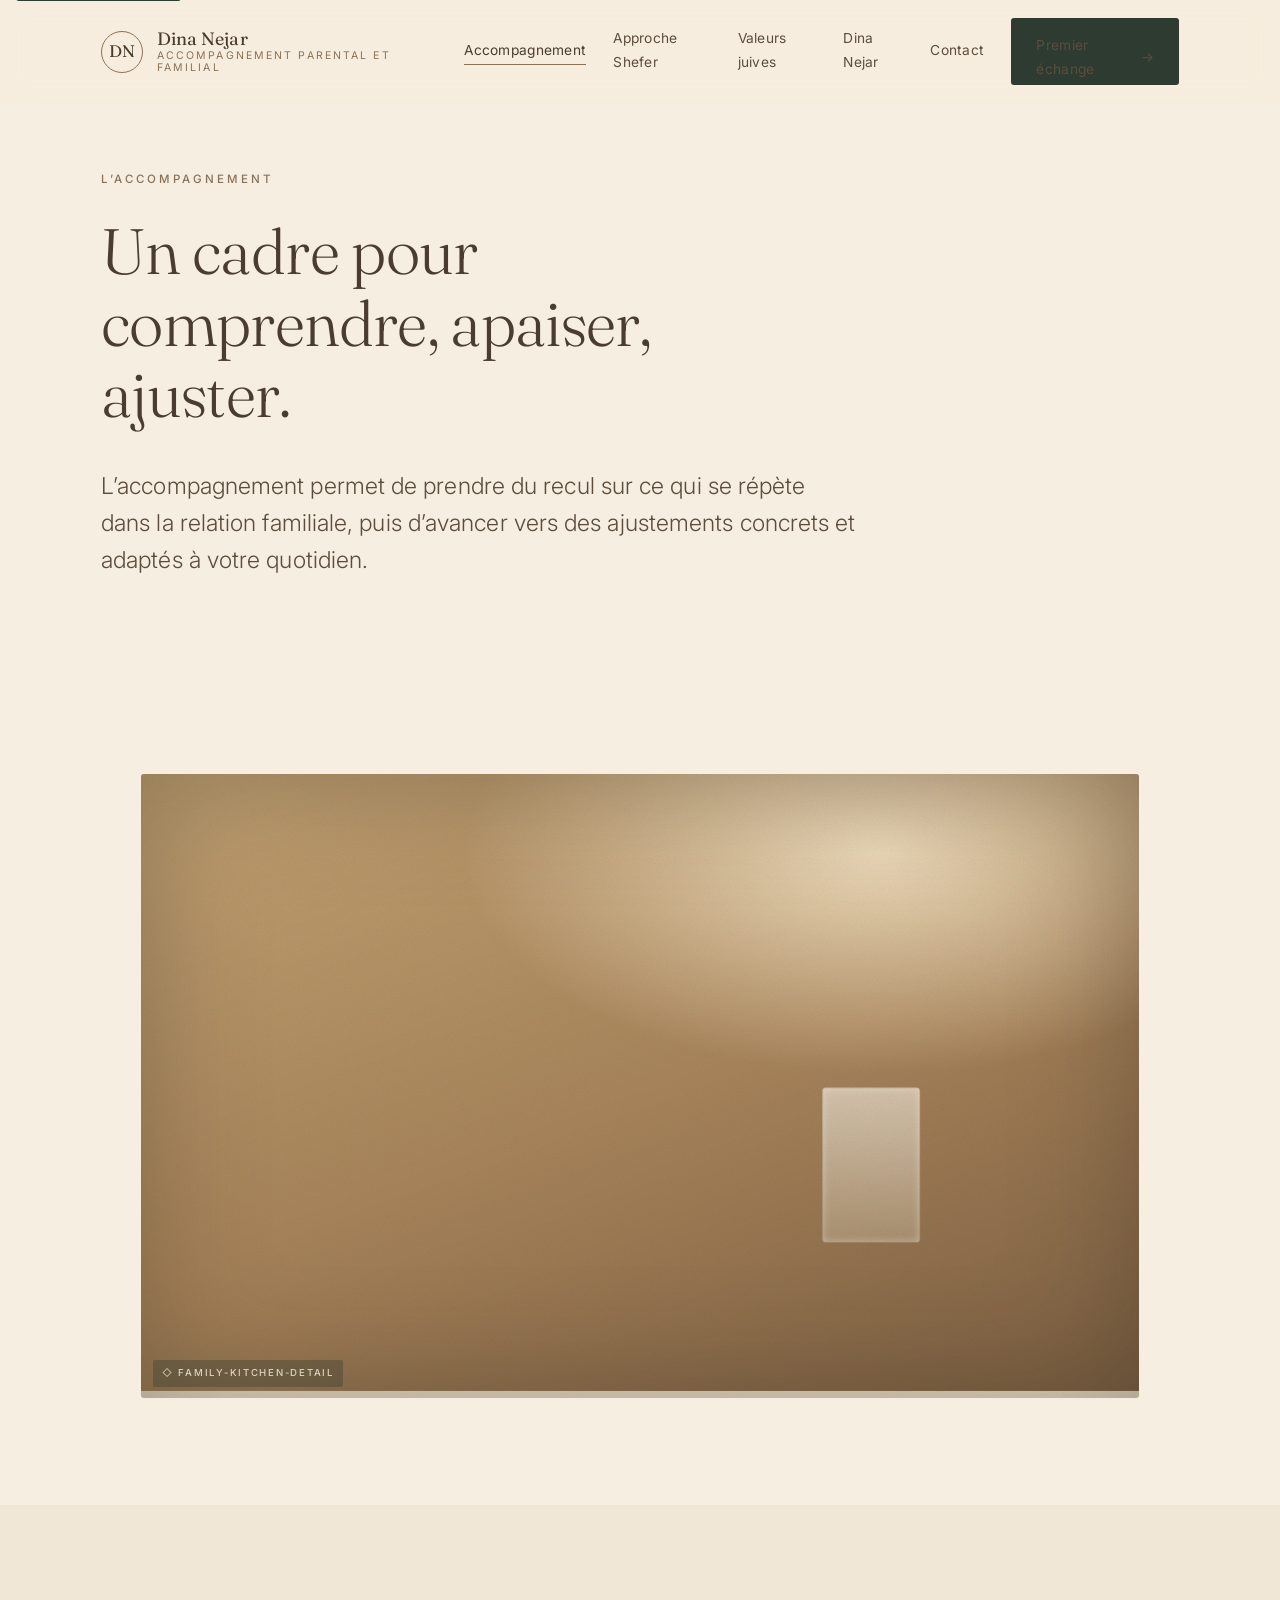
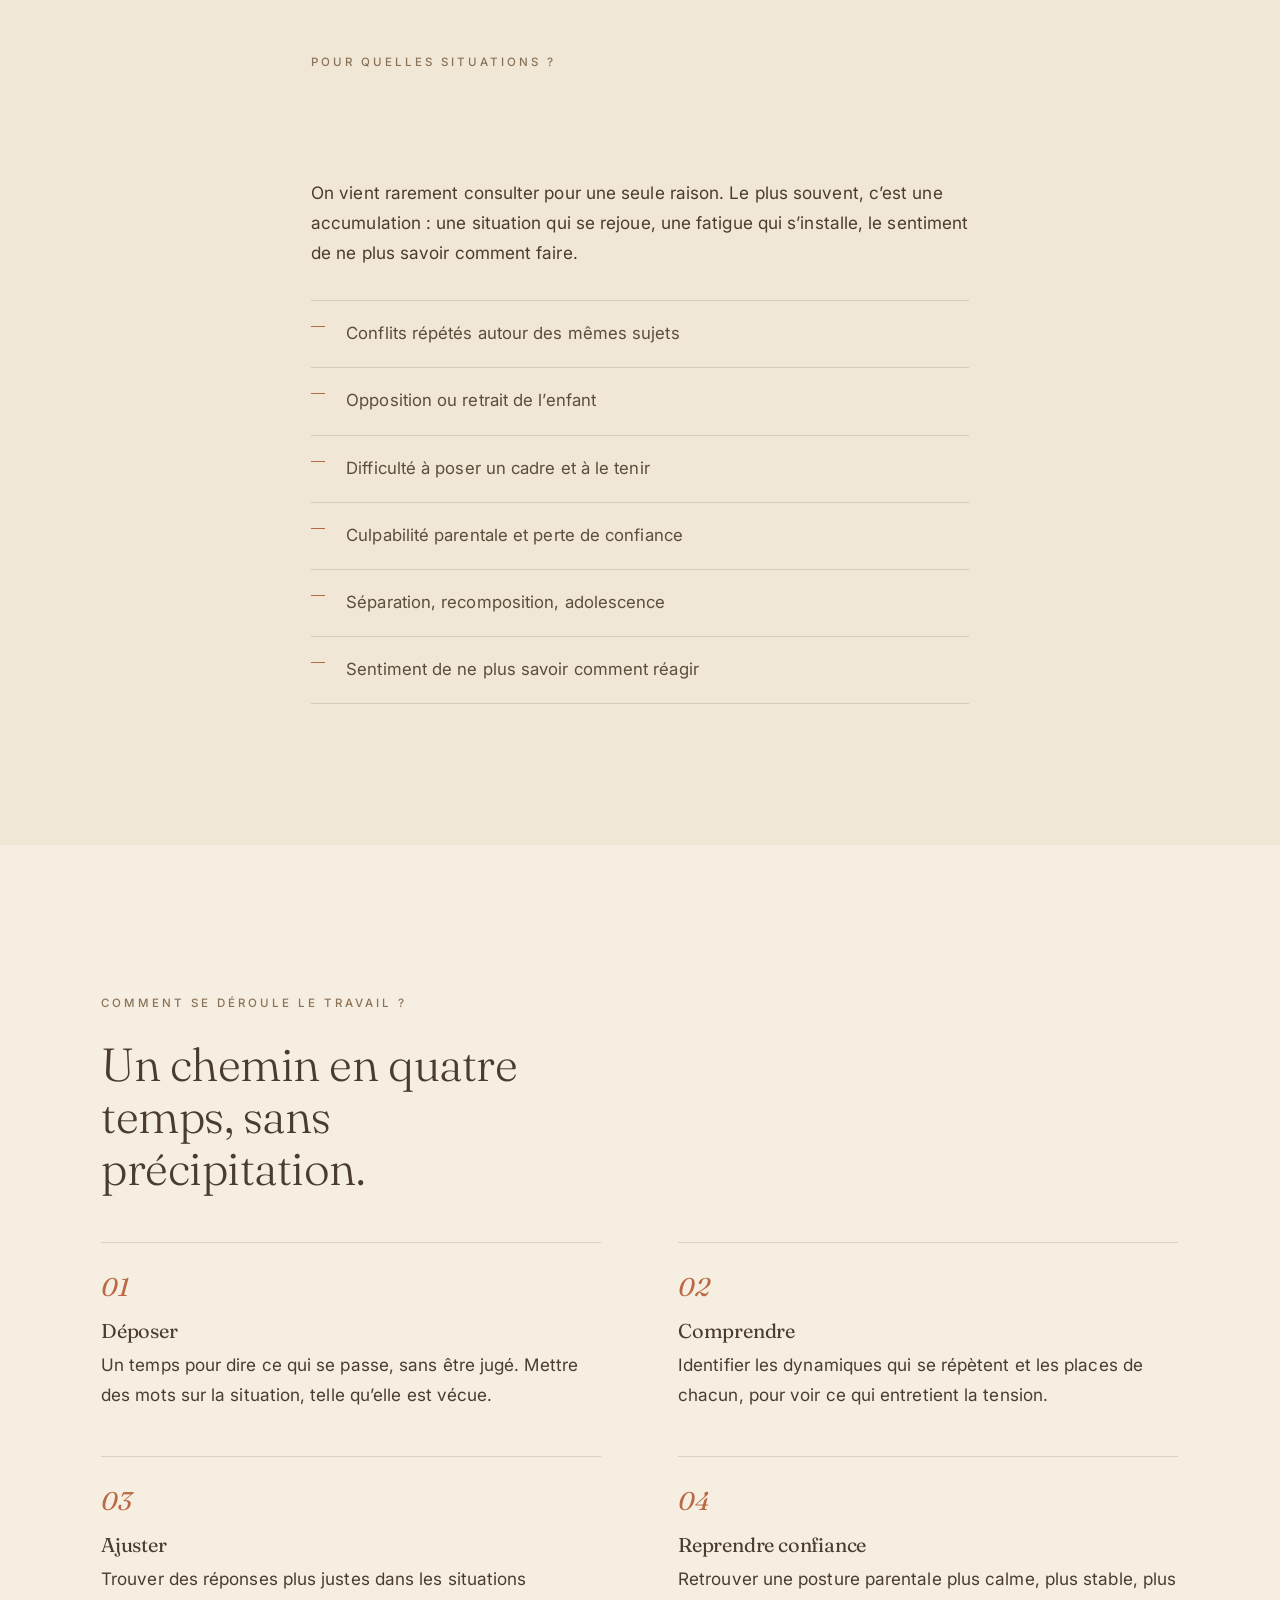
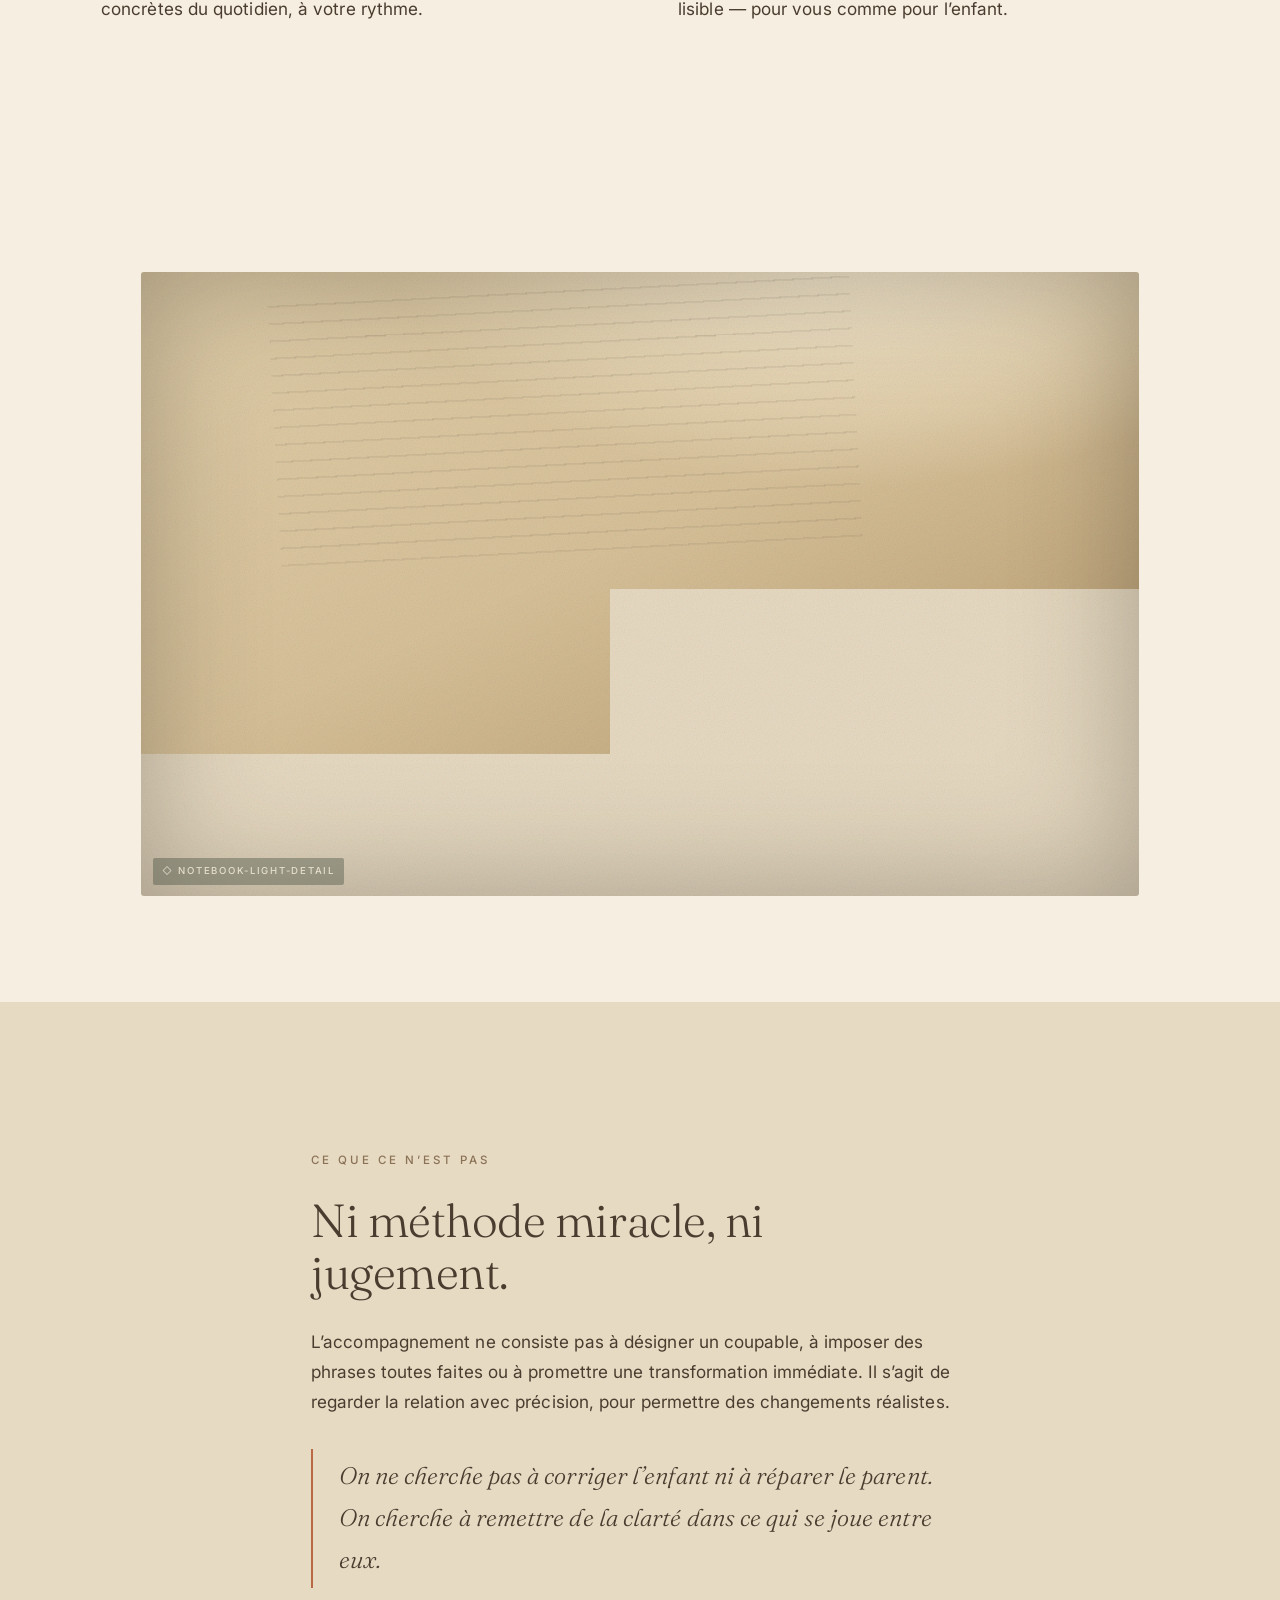
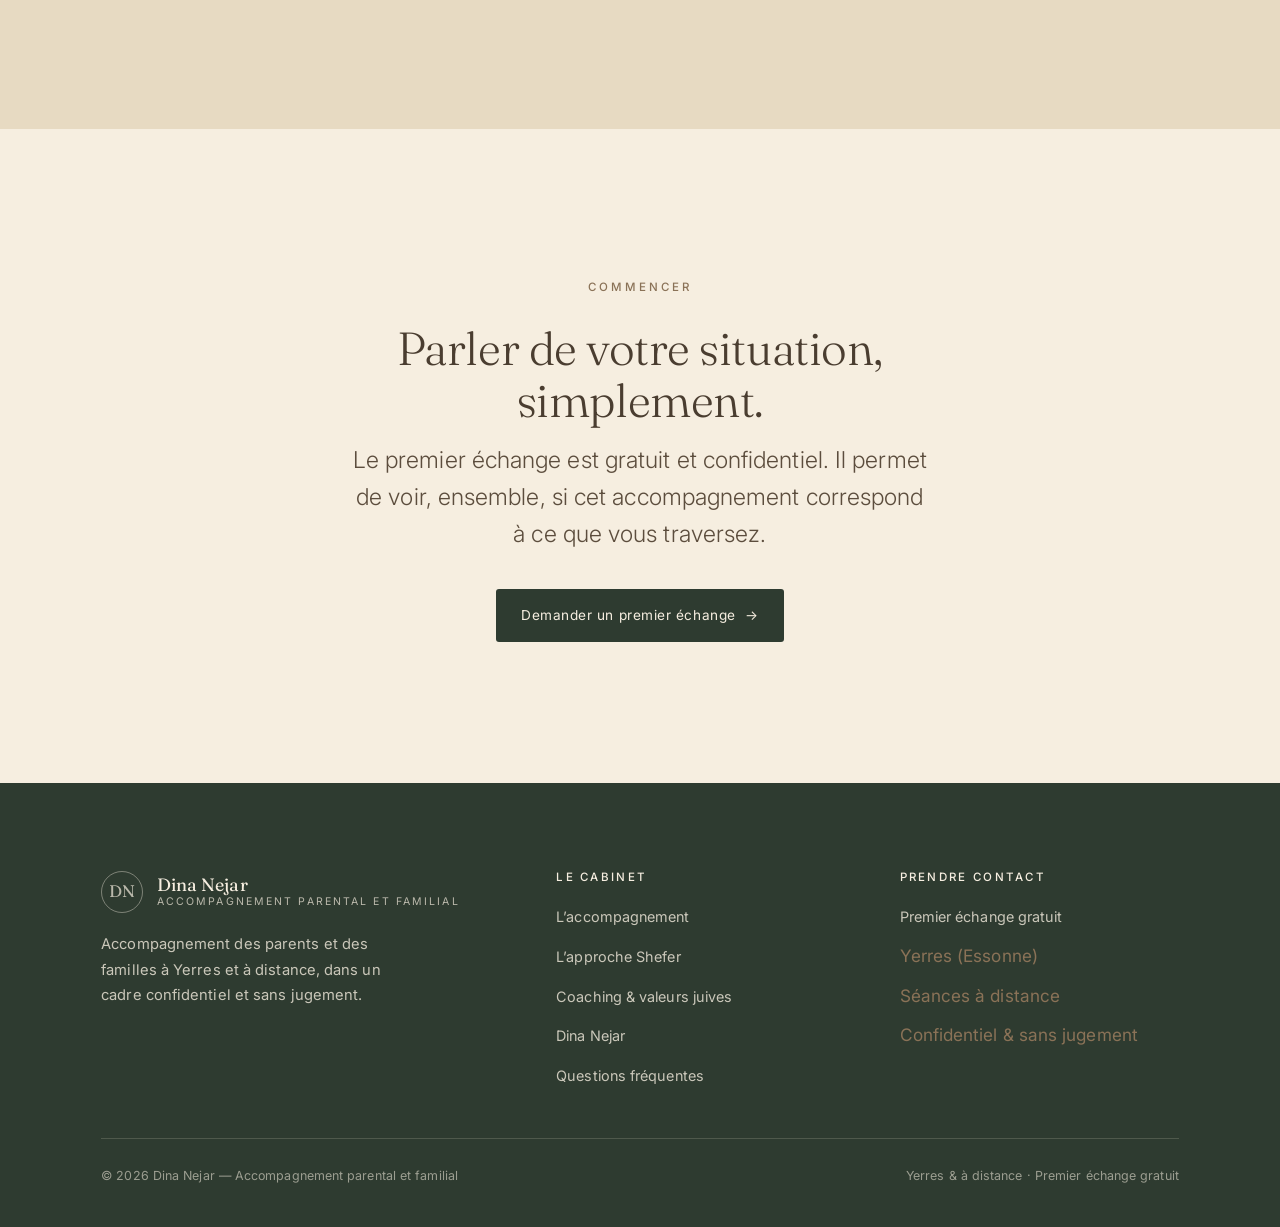
==== accompagnement.html @ 1219cdcd "Site Dina Nejar - accompagnement parental et familial" ====
<!DOCTYPE html>
<html lang="fr">
<head>
  <meta charset="utf-8" />
  <meta name="viewport" content="width=device-width, initial-scale=1" />
  <title>L’accompagnement — Accompagnement familial à Yerres | Dina Nejar</title>
  <meta name="description" content="Comment se déroule l’accompagnement parental et familial proposé par Dina Nejar à Yerres et à distance : déposer, comprendre, ajuster, reprendre confiance. Un cadre clair, sans jugement." />
  <link rel="preconnect" href="https://fonts.googleapis.com" />
  <link rel="preconnect" href="https://fonts.gstatic.com" crossorigin />
  <link rel="stylesheet" href="assets/css/styles.css" />
</head>
<body>
  <a class="skip-link" href="#main">Aller au contenu</a>

  <header class="site-header">
    <div class="wrap header-inner">
      <a class="brand" href="index.html" aria-label="Dina Nejar — accueil">
        <span class="brand__mark">DN</span>
        <span class="brand__text">
          <span class="brand__name">Dina Nejar</span>
          <span class="brand__role">Accompagnement parental et familial</span>
        </span>
      </a>
      <nav class="nav" aria-label="Navigation principale">
        <a class="navlink" href="accompagnement.html" aria-current="page">Accompagnement</a>
        <a class="navlink" href="approche-shefer.html">Approche Shefer</a>
        <a class="navlink" href="valeurs-juives.html">Valeurs juives</a>
        <a class="navlink" href="dina-nejar.html">Dina Nejar</a>
        <a class="navlink" href="contact.html">Contact</a>
        <a class="btn btn--solid header-cta" href="contact.html">Premier échange <span class="arrow">&rarr;</span></a>
      </nav>
      <button class="nav-toggle" aria-label="Ouvrir le menu" aria-expanded="false" aria-controls="primary-nav">
        <span></span><span></span><span></span>
      </button>
    </div>
  </header>
  <div class="nav-scrim" aria-hidden="true"></div>

  <main id="main">

    <!-- Hero interne -->
    <section class="page-hero">
      <div class="wrap">
        <span class="eyebrow" data-reveal>L’accompagnement</span>
        <h1 data-reveal style="--d:80ms; max-width:18ch">Un cadre pour comprendre, apaiser, ajuster.</h1>
        <p class="lead" data-reveal style="--d:160ms">L’accompagnement permet de prendre du recul sur ce qui se répète dans la relation familiale, puis d’avancer vers des ajustements concrets et adaptés à votre quotidien.</p>
      </div>
    </section>

    <section class="section--tight">
      <div class="wrap" data-reveal="image">
        <figure class="media media--wide" data-parallax="0.05">
          <div class="media__scene scene-table"><div class="media__glass"></div></div>
          <div class="media__grain"></div>
          <div class="media__vignette"></div>
          <figcaption class="media__caption">family-kitchen-detail</figcaption>
        </figure>
      </div>
    </section>

    <!-- 1 · Pour quelles situations ? -->
    <section class="section bg-ivory-2">
      <div class="wrap wrap--narrow">
        <span class="eyebrow" data-reveal>Pour quelles situations ?</span>
        <h2 data-reveal style="--d:80ms">Des moments où le lien se tend</h2>
        <p data-reveal style="--d:160ms">On vient rarement consulter pour une seule raison. Le plus souvent, c’est une accumulation : une situation qui se rejoue, une fatigue qui s’installe, le sentiment de ne plus savoir comment faire.</p>
        <ul class="elist" data-stagger="110">
          <li data-reveal>Conflits répétés autour des mêmes sujets</li>
          <li data-reveal>Opposition ou retrait de l’enfant</li>
          <li data-reveal>Difficulté à poser un cadre et à le tenir</li>
          <li data-reveal>Culpabilité parentale et perte de confiance</li>
          <li data-reveal>Séparation, recomposition, adolescence</li>
          <li data-reveal>Sentiment de ne plus savoir comment réagir</li>
        </ul>
      </div>
    </section>

    <!-- 2 · Comment se déroule le travail ? -->
    <section class="section">
      <div class="wrap">
        <span class="eyebrow" data-reveal>Comment se déroule le travail ?</span>
        <h2 data-reveal style="--d:80ms; max-width:16ch">Un chemin en quatre temps, sans précipitation.</h2>
        <div class="steps" data-stagger="140">
          <div class="step" data-reveal>
            <span class="step__num">01</span>
            <h3>Déposer</h3>
            <p>Un temps pour dire ce qui se passe, sans être jugé. Mettre des mots sur la situation, telle qu’elle est vécue.</p>
          </div>
          <div class="step" data-reveal>
            <span class="step__num">02</span>
            <h3>Comprendre</h3>
            <p>Identifier les dynamiques qui se répètent et les places de chacun, pour voir ce qui entretient la tension.</p>
          </div>
          <div class="step" data-reveal>
            <span class="step__num">03</span>
            <h3>Ajuster</h3>
            <p>Trouver des réponses plus justes dans les situations concrètes du quotidien, à votre rythme.</p>
          </div>
          <div class="step" data-reveal>
            <span class="step__num">04</span>
            <h3>Reprendre confiance</h3>
            <p>Retrouver une posture parentale plus calme, plus stable, plus lisible — pour vous comme pour l’enfant.</p>
          </div>
        </div>
      </div>
    </section>

    <section class="section--tight">
      <div class="wrap" data-reveal="image">
        <figure class="media media--wide" data-parallax="0.05">
          <div class="media__scene scene-notebook"><div class="media__lines"></div></div>
          <div class="media__grain"></div>
          <div class="media__vignette"></div>
          <figcaption class="media__caption">notebook-light-detail</figcaption>
        </figure>
      </div>
    </section>

    <!-- 3 · Ce que ce n’est pas -->
    <section class="section bg-linen">
      <div class="wrap wrap--narrow">
        <span class="eyebrow" data-reveal>Ce que ce n’est pas</span>
        <h2 data-reveal style="--d:80ms">Ni méthode miracle, ni jugement.</h2>
        <p data-reveal style="--d:160ms">L’accompagnement ne consiste pas à désigner un coupable, à imposer des phrases toutes faites ou à promettre une transformation immédiate. Il s’agit de regarder la relation avec précision, pour permettre des changements réalistes.</p>
        <p class="callout mt-m" data-reveal style="--d:240ms">On ne cherche pas à corriger l’enfant ni à réparer le parent. On cherche à remettre de la clarté dans ce qui se joue entre eux.</p>
      </div>
    </section>

    <!-- 4 · CTA -->
    <section class="section cta-band">
      <div class="wrap">
        <span class="eyebrow" data-reveal>Commencer</span>
        <h2 data-reveal style="--d:80ms">Parler de votre situation, simplement.</h2>
        <p class="lead" data-reveal style="--d:160ms">Le premier échange est gratuit et confidentiel. Il permet de voir, ensemble, si cet accompagnement correspond à ce que vous traversez.</p>
        <a class="btn btn--solid" href="contact.html" data-reveal style="--d:240ms">Demander un premier échange <span class="arrow">&rarr;</span></a>
      </div>
    </section>

  </main>

  <footer class="site-footer">
    <div class="wrap">
      <div class="footer-grid">
        <div class="footer-col">
          <a class="brand" href="index.html" aria-label="Dina Nejar — accueil">
            <span class="brand__mark">DN</span>
            <span class="brand__text">
              <span class="brand__name">Dina Nejar</span>
              <span class="brand__role">Accompagnement parental et familial</span>
            </span>
          </a>
          <p class="footer-intro">Accompagnement des parents et des familles à Yerres et à distance, dans un cadre confidentiel et sans jugement.</p>
        </div>
        <div class="footer-col">
          <h4>Le cabinet</h4>
          <ul>
            <li><a href="accompagnement.html">L’accompagnement</a></li>
            <li><a href="approche-shefer.html">L’approche Shefer</a></li>
            <li><a href="valeurs-juives.html">Coaching &amp; valeurs juives</a></li>
            <li><a href="dina-nejar.html">Dina Nejar</a></li>
            <li><a href="faq.html">Questions fréquentes</a></li>
          </ul>
        </div>
        <div class="footer-col">
          <h4>Prendre contact</h4>
          <ul>
            <li><a href="contact.html">Premier échange gratuit</a></li>
            <li><span class="muted">Yerres (Essonne)</span></li>
            <li><span class="muted">Séances à distance</span></li>
            <li><span class="muted">Confidentiel &amp; sans jugement</span></li>
          </ul>
        </div>
      </div>
      <div class="footer-bottom">
        <span>© <span data-year>2026</span> Dina Nejar — Accompagnement parental et familial</span>
        <span>Yerres &amp; à distance · Premier échange gratuit</span>
      </div>
    </div>
  </footer>

  <script src="assets/js/main.js"></script>
</body>
</html>
---- assets/css/styles.css ----
/* =========================================================================
   Dina Nejar — Accompagnement parental et familial
   Design system — premium, sobre, chaleureux, éditorial
   ========================================================================= */

/* ---------- Fonts ---------- */
@import url('https://fonts.googleapis.com/css2?family=Fraunces:ital,opsz,wght@0,9..144,300;0,9..144,400;0,9..144,500;0,9..144,600;1,9..144,300;1,9..144,400;1,9..144,500&family=Inter:wght@300;400;500;600&display=swap');

/* ---------- Tokens ---------- */
:root{
  /* Palette — ivoire chaud, beige lin, brun doux, vert profond, terracotta discret */
  --ivory:        #F6EEE0;   /* fond principal, jamais blanc pur */
  --ivory-2:      #F1E7D6;   /* fond alterné */
  --linen:        #E7DAC2;   /* beige lin */
  --linen-deep:   #DBCBAE;
  --brown-soft:   #8A7257;   /* brun doux */
  --brown-ink:    #4A3D30;   /* texte foncé, jamais noir dur */
  --brown-ink-2:  #5C4D3D;
  --forest:       #2E3B30;   /* vert profond */
  --forest-2:     #3A4B3C;
  --terracotta:   #B96A45;   /* uniquement petits détails */
  --line:         rgba(74,61,48,.16);
  --line-soft:    rgba(74,61,48,.10);

  /* Typo */
  --serif: 'Fraunces', Georgia, 'Times New Roman', serif;
  --sans:  'Inter', system-ui, -apple-system, 'Segoe UI', sans-serif;

  /* Rythme */
  --maxw: 1180px;
  --gutter: clamp(1.25rem, 4vw, 4rem);
  --section-y: clamp(4.5rem, 11vw, 9.5rem);
  --radius: 3px;

  --ease: cubic-bezier(.22,.61,.36,1);
  --ease-slow: cubic-bezier(.16,.84,.44,1);
}

/* ---------- Reset / base ---------- */
*,*::before,*::after{ box-sizing:border-box; }
html{ -webkit-text-size-adjust:100%; scroll-behavior:smooth; }
@media (prefers-reduced-motion: reduce){ html{ scroll-behavior:auto; } }

body{
  margin:0;
  background:var(--ivory);
  color:var(--brown-ink);
  font-family:var(--sans);
  font-weight:400;
  font-size:clamp(1rem,.96rem + .25vw,1.075rem);
  line-height:1.75;
  letter-spacing:.005em;
  -webkit-font-smoothing:antialiased;
  text-rendering:optimizeLegibility;
  overflow-x:hidden;
}

img{ max-width:100%; display:block; }

a{ color:inherit; text-decoration:none; }

/* visually hidden but accessible */
.visually-hidden{
  position:absolute!important; width:1px;height:1px;
  padding:0;margin:-1px;overflow:hidden;clip:rect(0 0 0 0);white-space:nowrap;border:0;
}

/* skip link */
.skip-link{
  position:absolute; left:1rem; top:-3rem; z-index:1000;
  background:var(--forest); color:var(--ivory);
  padding:.6rem 1rem; border-radius:var(--radius);
  transition:top .2s var(--ease);
}
.skip-link:focus{ top:1rem; }

/* focus visibility */
:focus-visible{
  outline:2px solid var(--terracotta);
  outline-offset:3px;
  border-radius:2px;
}

/* ---------- Typography ---------- */
h1,h2,h3,h4{
  font-family:var(--serif);
  font-weight:400;
  color:var(--brown-ink);
  line-height:1.12;
  letter-spacing:-.01em;
  margin:0 0 .6em;
}
h1{ font-size:clamp(2.3rem,1.6rem + 3.2vw,4rem); font-weight:300; }
h2{ font-size:clamp(1.8rem,1.3rem + 2vw,2.9rem); font-weight:300; }
h3{ font-size:clamp(1.3rem,1.05rem + 1vw,1.7rem); }
p{ margin:0 0 1.2em; }
p:last-child{ margin-bottom:0; }

strong{ font-weight:600; }

/* surtitre — petites capitales espacées */
.eyebrow{
  display:inline-block;
  font-family:var(--sans);
  font-size:.72rem;
  font-weight:500;
  text-transform:uppercase;
  letter-spacing:.26em;
  color:var(--brown-soft);
  margin:0 0 1.6rem;
}
.eyebrow--light{ color:rgba(246,238,224,.72); }

/* phrase sensible — italique serif */
.sensitive,
em{
  font-family:var(--serif);
  font-style:italic;
  font-weight:400;
}
.lead{
  font-size:clamp(1.15rem,1.05rem + .6vw,1.45rem);
  line-height:1.6;
  color:var(--brown-ink-2);
  font-weight:300;
}

/* ---------- Layout ---------- */
.wrap{ width:100%; max-width:var(--maxw); margin-inline:auto; padding-inline:var(--gutter); }
.wrap--narrow{ max-width:760px; }
.wrap--wide{ max-width:1320px; }
.section{ padding-block:var(--section-y); position:relative; }
.section--tight{ padding-block:clamp(3rem,7vw,6rem); }
.bg-ivory-2{ background:var(--ivory-2); }
.bg-linen{ background:var(--linen); }

/* hairline divider that can be "drawn" */
.hairline{ height:1px; background:var(--line); transform-origin:left; }

/* ---------- Header ---------- */
.site-header{
  position:fixed; inset:0 0 auto 0; z-index:900;
  padding:1.15rem 0;
  background:rgba(246,238,224,.72);
  -webkit-backdrop-filter:saturate(140%) blur(14px);
  backdrop-filter:saturate(140%) blur(14px);
  border-bottom:1px solid transparent;
  transition:padding .5s var(--ease), background .5s var(--ease), border-color .5s var(--ease);
}
.site-header.is-compact{
  padding:.55rem 0;
  background:rgba(246,238,224,.9);
  border-bottom-color:var(--line-soft);
}
.header-inner{ display:flex; align-items:center; gap:2rem; }
.brand{ display:flex; align-items:center; gap:.85rem; margin-right:auto; }
.brand__mark{
  width:42px;height:42px;flex:none;
  border:1px solid var(--brown-soft);
  border-radius:50%;
  display:grid;place-items:center;
  font-family:var(--serif); font-size:1.05rem; letter-spacing:.04em;
  color:var(--brown-ink);
  transition:width .5s var(--ease),height .5s var(--ease);
}
.is-compact .brand__mark{ width:36px;height:36px; }
.brand__text{ display:flex; flex-direction:column; line-height:1.15; }
.brand__name{ font-family:var(--serif); font-size:1.12rem; color:var(--brown-ink); }
.brand__role{ font-size:.66rem; text-transform:uppercase; letter-spacing:.2em; color:var(--brown-soft); }

.nav{ display:flex; align-items:center; gap:1.7rem; }
.nav a{
  position:relative; font-size:.86rem; letter-spacing:.02em; color:var(--brown-ink-2);
  padding-bottom:3px; transition:color .3s var(--ease);
}
.nav a.navlink::after{
  content:''; position:absolute; left:0; bottom:0; height:1px; width:100%;
  background:var(--brown-soft); transform:scaleX(0); transform-origin:left;
  transition:transform .4s var(--ease);
}
.nav a.navlink:hover,.nav a.navlink[aria-current="page"]{ color:var(--brown-ink); }
.nav a.navlink:hover::after,.nav a.navlink[aria-current="page"]::after{ transform:scaleX(1); }

/* buttons */
.btn{
  display:inline-flex; align-items:center; gap:.6rem;
  font-family:var(--sans); font-size:.85rem; letter-spacing:.04em;
  padding:.85rem 1.5rem; border-radius:var(--radius);
  border:1px solid transparent; cursor:pointer;
  transition:background .4s var(--ease),color .4s var(--ease),border-color .4s var(--ease),transform .4s var(--ease);
}
.btn .arrow{ transition:transform .4s var(--ease); }
.btn:hover .arrow{ transform:translateX(4px); }
.btn--solid{ background:var(--forest); color:var(--ivory); }
.btn--solid:hover{ background:var(--forest-2); }
.btn--outline{ border-color:var(--brown-soft); color:var(--brown-ink); }
.btn--outline:hover{ background:var(--brown-soft); color:var(--ivory); }
.btn--light{ background:var(--ivory); color:var(--forest); }
.btn--light:hover{ background:#fff8ec; }
.btn--on-dark{ border-color:rgba(246,238,224,.4); color:var(--ivory); }
.btn--on-dark:hover{ background:rgba(246,238,224,.12); }
.header-cta{ display:inline-flex; }

/* text link with slow underline */
.tlink{
  display:inline-flex; align-items:center; gap:.5rem;
  font-size:.9rem; letter-spacing:.03em; color:var(--brown-ink);
  position:relative; padding-bottom:2px;
}
.tlink::after{
  content:''; position:absolute; left:0; bottom:0; height:1px; width:100%;
  background:currentColor; opacity:.5; transform:scaleX(0); transform-origin:left;
  transition:transform .45s var(--ease);
}
.tlink:hover::after{ transform:scaleX(1); }
.tlink .arrow{ transition:transform .4s var(--ease); }
.tlink:hover .arrow{ transform:translateX(4px); }
.tlink--light{ color:rgba(246,238,224,.92); }

/* burger (mobile) */
.nav-toggle{ display:none; background:none; border:0; cursor:pointer; padding:.4rem; z-index:960; }
.nav-toggle span{ display:block; width:24px; height:1.5px; background:var(--brown-ink); margin:5px 0; transition:transform .4s var(--ease),opacity .3s var(--ease); }
.nav-toggle[aria-expanded="true"] span:nth-child(1){ transform:translateY(6.5px) rotate(45deg); }
.nav-toggle[aria-expanded="true"] span:nth-child(2){ opacity:0; }
.nav-toggle[aria-expanded="true"] span:nth-child(3){ transform:translateY(-6.5px) rotate(-45deg); }

/* ---------- Media placeholders (premium, jamais gris) ---------- */
.media{
  position:relative; overflow:hidden; border-radius:var(--radius);
  background:var(--linen);
  isolation:isolate;
}
.media__scene{ position:absolute; inset:0; }
.media__grain{
  position:absolute; inset:0; z-index:2; pointer-events:none; opacity:.5; mix-blend-mode:multiply;
  background-image:url("data:image/svg+xml,%3Csvg xmlns='http://www.w3.org/2000/svg' width='160' height='160'%3E%3Cfilter id='n'%3E%3CfeTurbulence type='fractalNoise' baseFrequency='.85' numOctaves='2' stitchTiles='stitch'/%3E%3C/filter%3E%3Crect width='100%25' height='100%25' filter='url(%23n)' opacity='.35'/%3E%3C/svg%3E");
}
.media__caption{
  position:absolute; left:12px; bottom:11px; z-index:4;
  font-size:.6rem; letter-spacing:.18em; text-transform:uppercase;
  color:rgba(246,238,224,.82);
  background:rgba(46,59,48,.34);
  -webkit-backdrop-filter:blur(3px); backdrop-filter:blur(3px);
  padding:.32rem .55rem; border-radius:2px;
  font-weight:500;
}
.media__caption::before{ content:'\25C7  '; opacity:.8; }
.media__vignette{
  position:absolute; inset:0; z-index:3; pointer-events:none;
  box-shadow:inset 0 0 120px rgba(46,40,30,.34);
}

/* ratios */
.media--portrait{ aspect-ratio:4/5; }
.media--tall{ aspect-ratio:3/4; }
.media--square{ aspect-ratio:1/1; }
.media--wide{ aspect-ratio:16/10; }
.media--hero{ aspect-ratio:16/11; }
@media(max-width:760px){ .media--hero{ aspect-ratio:4/5; } }

/* ----- Scene compositions (gradient "photographs") ----- */

/* warm afternoon kitchen — hero */
.scene-kitchen{
  background:
    radial-gradient(120% 90% at 78% 18%, rgba(255,236,196,.95) 0%, rgba(245,214,160,.5) 26%, rgba(0,0,0,0) 55%),
    radial-gradient(80% 70% at 18% 86%, rgba(74,61,48,.42) 0%, rgba(0,0,0,0) 60%),
    linear-gradient(168deg, #d9b783 0%, #cda673 30%, #b78a5b 60%, #8f6a45 100%);
}
/* slow light drift for hero "video" */
.scene-kitchen.is-video::before{
  content:''; position:absolute; inset:-20%;
  background:radial-gradient(40% 50% at 50% 40%, rgba(255,244,214,.55), rgba(0,0,0,0) 70%);
  animation:drift 22s var(--ease-slow) infinite alternate;
}
.scene-kitchen.is-video::after{
  content:''; position:absolute; left:0; right:0; top:0; bottom:0;
  background:linear-gradient(100deg, rgba(255,255,255,0) 40%, rgba(255,248,228,.22) 50%, rgba(255,255,255,0) 60%);
  background-size:300% 100%;
  animation:sweep 16s linear infinite;
}
@keyframes drift{ from{ transform:translate(-3%, -2%) scale(1.02);} to{ transform:translate(4%, 3%) scale(1.08);} }
@keyframes sweep{ from{ background-position:120% 0;} to{ background-position:-120% 0;} }
@media (prefers-reduced-motion: reduce){
  .scene-kitchen.is-video::before,.scene-kitchen.is-video::after{ animation:none; }
}

/* soft natural-light portrait */
.scene-portrait{
  background:
    radial-gradient(70% 60% at 64% 30%, rgba(255,239,212,.8) 0%, rgba(0,0,0,0) 55%),
    radial-gradient(90% 90% at 30% 90%, rgba(58,48,38,.5) 0%, rgba(0,0,0,0) 60%),
    linear-gradient(160deg, #c9ab84 0%, #a98a64 45%, #6f5742 100%);
}
.scene-portrait-2{
  background:
    radial-gradient(70% 60% at 40% 28%, rgba(248,232,206,.72) 0%, rgba(0,0,0,0) 55%),
    linear-gradient(150deg, #cdb591 0%, #ab9069 50%, #7a6147 100%);
}

/* warm office / bookshelf */
.scene-office{
  background:
    radial-gradient(90% 70% at 80% 24%, rgba(255,238,205,.7) 0%, rgba(0,0,0,0) 50%),
    linear-gradient(165deg, #b59367 0%, #8d6f4e 55%, #5f4a37 100%);
}
.scene-office .media__books{
  position:absolute; left:8%; top:14%; right:8%; height:30%;
  background:repeating-linear-gradient(90deg,
     #6c5236 0 10px,#8a6c45 10px 17px,#5a4632 17px 24px,#9c7c52 24px 34px,#6f5638 34px 40px);
  border-radius:2px; opacity:.55;
  filter:saturate(.8);
}

/* notebook / paper detail */
.scene-notebook{
  background:
    radial-gradient(80% 70% at 70% 22%, rgba(255,245,222,.9) 0%, rgba(0,0,0,0) 55%),
    linear-gradient(155deg, #e7d6b3 0%, #d8c29a 60%, #b89c70 100%);
}
.scene-notebook .media__lines{
  position:absolute; left:16%; right:30%; top:30%; height:40%;
  background:repeating-linear-gradient(0deg, rgba(74,61,48,.22) 0 1px, rgba(0,0,0,0) 1px 16px);
  transform:rotate(-3deg); opacity:.7;
}

/* open book / transmission, soft light */
.scene-values{
  background:
    radial-gradient(60% 80% at 50% 16%, rgba(255,243,214,.85) 0%, rgba(0,0,0,0) 60%),
    radial-gradient(60% 60% at 50% 100%, rgba(46,59,48,.4) 0%, rgba(0,0,0,0) 60%),
    linear-gradient(160deg, #cdb188 0%, #a98a63 55%, #6c543e 100%);
}
.scene-values .media__page{
  position:absolute; left:22%; right:22%; bottom:8%; height:46%;
  background:linear-gradient(180deg, rgba(247,238,222,.9), rgba(231,216,186,.7));
  border-radius:3px 3px 0 0;
  box-shadow:0 -8px 30px rgba(255,244,214,.4);
  clip-path:polygon(0 12%,50% 0,100% 12%,100% 100%,0 100%);
  opacity:.85;
}

/* abstract relational dynamics — shefer */
.scene-shefer{
  background:
    radial-gradient(60% 60% at 30% 35%, rgba(255,239,212,.55) 0%, rgba(0,0,0,0) 60%),
    linear-gradient(160deg, #3a4b3c 0%, #2e3b30 60%, #243027 100%);
}
.scene-shefer svg{ position:absolute; inset:0; width:100%; height:100%; }

/* deep atmosphere for consultation room */
.scene-room{
  background:
    radial-gradient(80% 70% at 76% 26%, rgba(255,236,200,.5) 0%, rgba(0,0,0,0) 55%),
    linear-gradient(160deg, #4a3d30 0%, #3a3026 55%, #2c2419 100%);
}

/* kitchen detail (table, child objects) */
.scene-table{
  background:
    radial-gradient(70% 60% at 72% 20%, rgba(255,240,210,.8) 0%, rgba(0,0,0,0) 55%),
    linear-gradient(160deg, #c8a878 0%, #a8845a 55%, #7c5f42 100%);
}
.scene-table .media__glass{
  position:absolute; right:24%; bottom:22%; width:9%; aspect-ratio:1/1.6;
  background:linear-gradient(180deg, rgba(247,242,230,.6), rgba(220,210,188,.3));
  border-radius:3px; box-shadow:inset 0 0 8px rgba(255,255,255,.4);
}

/* ---------- Reveal animations ---------- */
[data-reveal]{
  opacity:0; transform:translateY(26px);
  transition:opacity 1.1s var(--ease-slow), transform 1.1s var(--ease-slow);
  transition-delay:var(--d, 0ms);
  will-change:opacity,transform;
}
[data-reveal].is-in{ opacity:1; transform:none; }
[data-reveal="fade"]{ transform:none; }

[data-reveal="image"]{ opacity:1; transform:none; position:relative; }
[data-reveal="image"]::after{
  content:''; position:absolute; inset:0; z-index:6; background:var(--ivory);
  transform:scaleX(1); transform-origin:right; pointer-events:none;
  transition:transform 1.2s var(--ease-slow);
}
[data-reveal="image"].is-in::after{ transform:scaleX(0); }

/* drawn hairline */
[data-line]{ transform:scaleX(0); transform-origin:left; transition:transform 1.3s var(--ease-slow); }
[data-line].is-in{ transform:scaleX(1); }

@media (prefers-reduced-motion: reduce){
  [data-reveal]{ opacity:1!important; transform:none!important; }
  [data-reveal="image"]::after{ display:none; }
  [data-line]{ transform:none!important; }
}

/* ---------- Hero ---------- */
.hero{
  position:relative; padding-top:clamp(8rem,16vh,12rem); padding-bottom:var(--section-y);
}
.hero__grid{ display:grid; grid-template-columns:1.05fr .95fr; gap:clamp(2rem,5vw,4.5rem); align-items:center; }
.hero__title{ max-width:18ch; }
.hero__sub{ max-width:46ch; margin-top:1.6rem; }
.hero__actions{ display:flex; flex-wrap:wrap; gap:1rem; margin-top:2.2rem; align-items:center; }
.hero__reassure{
  margin-top:2rem; font-size:.82rem; letter-spacing:.06em; color:var(--brown-soft);
  display:flex; gap:.7rem; flex-wrap:wrap; align-items:center;
}
.hero__reassure .dot{ width:3px;height:3px;border-radius:50%;background:var(--terracotta);display:inline-block; }
@media(max-width:880px){
  .hero__grid{ grid-template-columns:1fr; }
  .hero__media{ order:-1; }
}

/* internal page hero */
.page-hero{ padding-top:clamp(8.5rem,18vh,13rem); padding-bottom:clamp(3rem,7vw,5.5rem); }
.page-hero .lead{ max-width:54ch; margin-top:1.4rem; }

/* ---------- Editorial sequence (phrases that reveal) ---------- */
.editorial{ max-width:62ch; }
.editorial p{
  font-family:var(--serif); font-weight:300;
  font-size:clamp(1.25rem,1.05rem + 1vw,1.75rem);
  line-height:1.55; color:var(--brown-ink); margin-bottom:1.1em;
}
.editorial p:nth-child(even){ color:var(--brown-ink-2); }

/* ---------- Dark signature moment ---------- */
.signature{
  background:var(--forest); color:var(--ivory);
  text-align:center;
}
.signature .wrap{ max-width:720px; }
.signature p{
  font-family:var(--serif); font-weight:300; font-style:italic;
  font-size:clamp(1.5rem,1.2rem + 1.6vw,2.4rem);
  line-height:1.4; color:var(--ivory); margin:0 0 .25em;
}
.signature p.mute{ color:rgba(246,238,224,.62); }
.signature .btn{ margin-top:2.4rem; }

/* ---------- Pillars ---------- */
.pillars{ display:grid; grid-template-columns:repeat(3,1fr); gap:clamp(1.5rem,4vw,3.5rem); margin-top:3rem; }
.pillar{ position:relative; padding-top:1.8rem; }
.pillar__num{ font-family:var(--serif); font-style:italic; color:var(--terracotta); font-size:1rem; }
.pillar h3{ margin:.5rem 0 .6rem; }
.pillar__line{ height:1px; background:var(--line); margin-bottom:1.4rem; }
@media(max-width:760px){ .pillars{ grid-template-columns:1fr; gap:2rem; } }

/* ---------- Approaches blocks ---------- */
.approach{ display:grid; grid-template-columns:1fr 1fr; gap:clamp(1.5rem,4vw,3rem); margin-top:3rem; }
.approach__card{
  background:var(--ivory); border:1px solid var(--line-soft);
  border-radius:var(--radius); overflow:hidden;
  display:flex; flex-direction:column;
  transition:transform .6s var(--ease), box-shadow .6s var(--ease);
}
.approach__card:hover{ transform:translateY(-4px); box-shadow:0 18px 50px -28px rgba(74,61,48,.5); }
.approach__card .media{ border-radius:0; }
.approach__body{ padding:clamp(1.6rem,3vw,2.4rem); }
.approach__body h3{ margin-bottom:.7rem; }
.approach__body .tlink{ margin-top:1.4rem; }
@media(max-width:760px){ .approach{ grid-template-columns:1fr; } }

/* ---------- Split ---------- */
.split{ display:grid; gap:clamp(2rem,5vw,4.5rem); align-items:center; }
.split--6040{ grid-template-columns:1.1fr 1.5fr; }
.split--4060{ grid-template-columns:1.5fr 1.1fr; }
@media(max-width:860px){
  .split--6040,.split--4060{ grid-template-columns:1fr; }
  .split__media{ order:-1; }
}

/* two presences asymmetric 60/40 */
.presences{ display:grid; grid-template-columns:1.5fr 1fr; gap:clamp(1.5rem,4vw,3rem); align-items:end; }
.presence h3{ margin-bottom:.5rem; }
.presence__role{ font-size:.72rem; text-transform:uppercase; letter-spacing:.2em; color:var(--brown-soft); margin-bottom:1.2rem; display:block; }
@media(max-width:860px){ .presences{ grid-template-columns:1fr; gap:2.5rem; } }

/* ---------- Editorial lists ---------- */
.elist{ list-style:none; margin:2rem 0 0; padding:0; max-width:60ch; }
.elist li{
  position:relative; padding:1.15rem 0 1.15rem 2.2rem;
  border-top:1px solid var(--line); font-size:1.05rem; color:var(--brown-ink-2);
}
.elist li:last-child{ border-bottom:1px solid var(--line); }
.elist li::before{
  content:''; position:absolute; left:0; top:1.55rem;
  width:14px; height:1px; background:var(--terracotta);
}

/* ---------- Steps ---------- */
.steps{ display:grid; grid-template-columns:repeat(2,1fr); gap:clamp(1.5rem,3.5vw,3rem) clamp(2.5rem,6vw,5rem); margin-top:3rem; }
.step{ position:relative; padding-top:1.4rem; border-top:1px solid var(--line); }
.step__num{ font-family:var(--serif); font-style:italic; font-size:1.6rem; color:var(--terracotta); display:block; margin-bottom:.6rem; }
.step h3{ font-size:1.25rem; margin-bottom:.5rem; }
@media(max-width:680px){ .steps{ grid-template-columns:1fr; } }

/* prose block */
.prose{ max-width:62ch; }
.prose h2{ margin-top:0; }
.prose h3{ margin-top:2.4rem; }
.measure{ max-width:60ch; }

/* numbered narrative sections */
.narr{ display:grid; gap:clamp(2.5rem,6vw,4.5rem); }
.narr__item{ display:grid; grid-template-columns:auto 1fr; gap:clamp(1.2rem,3vw,2.6rem); align-items:start; }
.narr__num{ font-family:var(--serif); font-style:italic; color:var(--terracotta); font-size:1.4rem; padding-top:.2rem; }
.narr__item h3{ margin-bottom:.6rem; }
.narr__item .body{ max-width:58ch; }
@media(max-width:600px){ .narr__item{ grid-template-columns:1fr; gap:.5rem; } }

/* callout / important */
.callout{
  border-left:2px solid var(--terracotta);
  padding:.4rem 0 .4rem 1.6rem; margin:0;
  font-family:var(--serif); font-style:italic; font-weight:300;
  font-size:clamp(1.15rem,1rem + .7vw,1.5rem); color:var(--brown-ink);
  max-width:56ch;
}

/* ---------- FAQ ---------- */
.faq{ max-width:820px; margin-inline:auto; }
.faq__item{ border-bottom:1px solid var(--line); }
.faq__item:first-child{ border-top:1px solid var(--line); }
.faq__q{
  width:100%; text-align:left; background:none; border:0; cursor:pointer;
  display:flex; align-items:center; justify-content:space-between; gap:1.5rem;
  padding:1.5rem 0; font-family:var(--serif); font-weight:400;
  font-size:clamp(1.1rem,1rem + .6vw,1.4rem); color:var(--brown-ink);
}
.faq__icon{ flex:none; width:20px; height:20px; position:relative; }
.faq__icon::before,.faq__icon::after{
  content:''; position:absolute; left:50%; top:50%; background:var(--brown-soft);
  transition:transform .45s var(--ease), opacity .3s var(--ease);
}
.faq__icon::before{ width:14px; height:1.5px; transform:translate(-50%,-50%); }
.faq__icon::after{ width:1.5px; height:14px; transform:translate(-50%,-50%); }
.faq__q[aria-expanded="true"] .faq__icon::after{ transform:translate(-50%,-50%) scaleY(0); opacity:0; }
.faq__a{ overflow:hidden; max-height:0; transition:max-height .55s var(--ease); }
.faq__a-inner{ padding:0 0 1.6rem; max-width:64ch; color:var(--brown-ink-2); }

/* ---------- Contact form ---------- */
.contact-grid{ display:grid; grid-template-columns:1fr 1fr; gap:clamp(2rem,6vw,5rem); align-items:start; }
@media(max-width:860px){ .contact-grid{ grid-template-columns:1fr; } }
.form{ display:grid; gap:1.4rem; }
.field{ display:grid; gap:.5rem; }
.field label{ font-size:.78rem; letter-spacing:.12em; text-transform:uppercase; color:var(--brown-soft); }
.field input,.field textarea,.field select{
  font-family:var(--sans); font-size:1rem; color:var(--brown-ink);
  background:var(--ivory); border:1px solid var(--line);
  border-radius:var(--radius); padding:.85rem 1rem; width:100%;
  transition:border-color .3s var(--ease), box-shadow .3s var(--ease);
}
.field input:focus,.field textarea:focus,.field select:focus{
  outline:none; border-color:var(--brown-soft);
  box-shadow:0 0 0 3px rgba(138,114,87,.14);
}
.field textarea{ min-height:130px; resize:vertical; }
.choice{ display:flex; gap:1.5rem; flex-wrap:wrap; }
.choice label{ display:inline-flex; align-items:center; gap:.5rem; text-transform:none; letter-spacing:0; font-size:.95rem; color:var(--brown-ink-2); cursor:pointer; }
.form__hint{ font-size:.82rem; color:var(--brown-soft); margin-top:.2rem; }
.form__success{
  display:none; padding:1.2rem 1.4rem; background:var(--forest); color:var(--ivory);
  border-radius:var(--radius); font-size:.95rem; line-height:1.6;
}
.form__success.is-visible{ display:block; }
.contact-aside{ border-left:1px solid var(--line); padding-left:clamp(1.5rem,3vw,2.5rem); }
@media(max-width:860px){ .contact-aside{ border-left:0; padding-left:0; border-top:1px solid var(--line); padding-top:2rem; } }
.contact-aside dl{ margin:0; }
.contact-aside dt{ font-size:.72rem; text-transform:uppercase; letter-spacing:.18em; color:var(--brown-soft); margin-top:1.5rem; }
.contact-aside dt:first-child{ margin-top:0; }
.contact-aside dd{ margin:.3rem 0 0; color:var(--brown-ink); }

/* ---------- External references (discreet) ---------- */
.refs{ margin-top:2.5rem; padding-top:1.6rem; border-top:1px solid var(--line); max-width:60ch; }
.refs p{ font-size:.86rem; color:var(--brown-soft); }
.refs a{ color:var(--brown-ink); border-bottom:1px solid var(--line); padding-bottom:1px; transition:border-color .3s var(--ease); }
.refs a:hover{ border-color:var(--brown-soft); }

/* ---------- CTA band ---------- */
.cta-band{ text-align:center; }
.cta-band .wrap{ max-width:680px; }
.cta-band h2{ margin-bottom:1rem; }
.cta-band .lead{ margin-bottom:2.2rem; }

/* ---------- Footer ---------- */
.site-footer{ background:var(--forest); color:rgba(246,238,224,.78); padding-block:clamp(3.5rem,8vw,5.5rem) 2.5rem; }
.footer-grid{ display:grid; grid-template-columns:1.4fr 1fr 1fr; gap:clamp(2rem,5vw,4rem); }
.site-footer .brand__name{ color:var(--ivory); }
.site-footer .brand__role,.site-footer .brand__mark{ color:rgba(246,238,224,.7); border-color:rgba(246,238,224,.4); }
.footer-col h4{ color:var(--ivory); font-family:var(--sans); font-size:.72rem; text-transform:uppercase; letter-spacing:.2em; font-weight:500; margin-bottom:1.1rem; }
.footer-col ul{ list-style:none; margin:0; padding:0; display:grid; gap:.6rem; }
.footer-col a{ color:rgba(246,238,224,.78); font-size:.9rem; transition:color .3s var(--ease); }
.footer-col a:hover{ color:var(--ivory); }
.footer-intro{ max-width:34ch; font-size:.92rem; margin-top:1.2rem; }
.footer-bottom{ margin-top:3rem; padding-top:1.6rem; border-top:1px solid rgba(246,238,224,.16); display:flex; justify-content:space-between; gap:1rem; flex-wrap:wrap; font-size:.78rem; color:rgba(246,238,224,.55); }
@media(max-width:760px){ .footer-grid{ grid-template-columns:1fr; gap:2.5rem; } }

/* ---------- Mobile nav ---------- */
@media(max-width:900px){
  .nav-toggle{ display:block; }
  .nav{
    position:fixed; inset:0 0 0 auto; width:min(86vw,340px);
    background:var(--ivory); flex-direction:column; align-items:flex-start;
    padding:6rem 2rem 2rem; gap:1.6rem;
    transform:translateX(100%); transition:transform .55s var(--ease);
    box-shadow:-30px 0 80px -40px rgba(46,40,30,.5); z-index:950;
  }
  .nav.is-open{ transform:none; }
  .nav a{ font-size:1.05rem; }
  .header-cta{ margin-top:.5rem; }
  body.nav-open{ overflow:hidden; }
  .nav-scrim{ position:fixed; inset:0; background:rgba(46,40,30,.35); opacity:0; visibility:hidden; transition:opacity .4s var(--ease); z-index:940; }
  .nav-scrim.is-open{ opacity:1; visibility:visible; }
}

/* small helpers */
.center{ text-align:center; }
.mt-s{ margin-top:1rem; } .mt-m{ margin-top:2rem; } .mt-l{ margin-top:3rem; }
.muted{ color:var(--brown-soft); }
.tag-row{ display:flex; flex-wrap:wrap; gap:.6rem; margin-top:1.6rem; }
.tag{ font-size:.72rem; letter-spacing:.12em; text-transform:uppercase; color:var(--brown-soft); border:1px solid var(--line); border-radius:100px; padding:.4rem .9rem; }
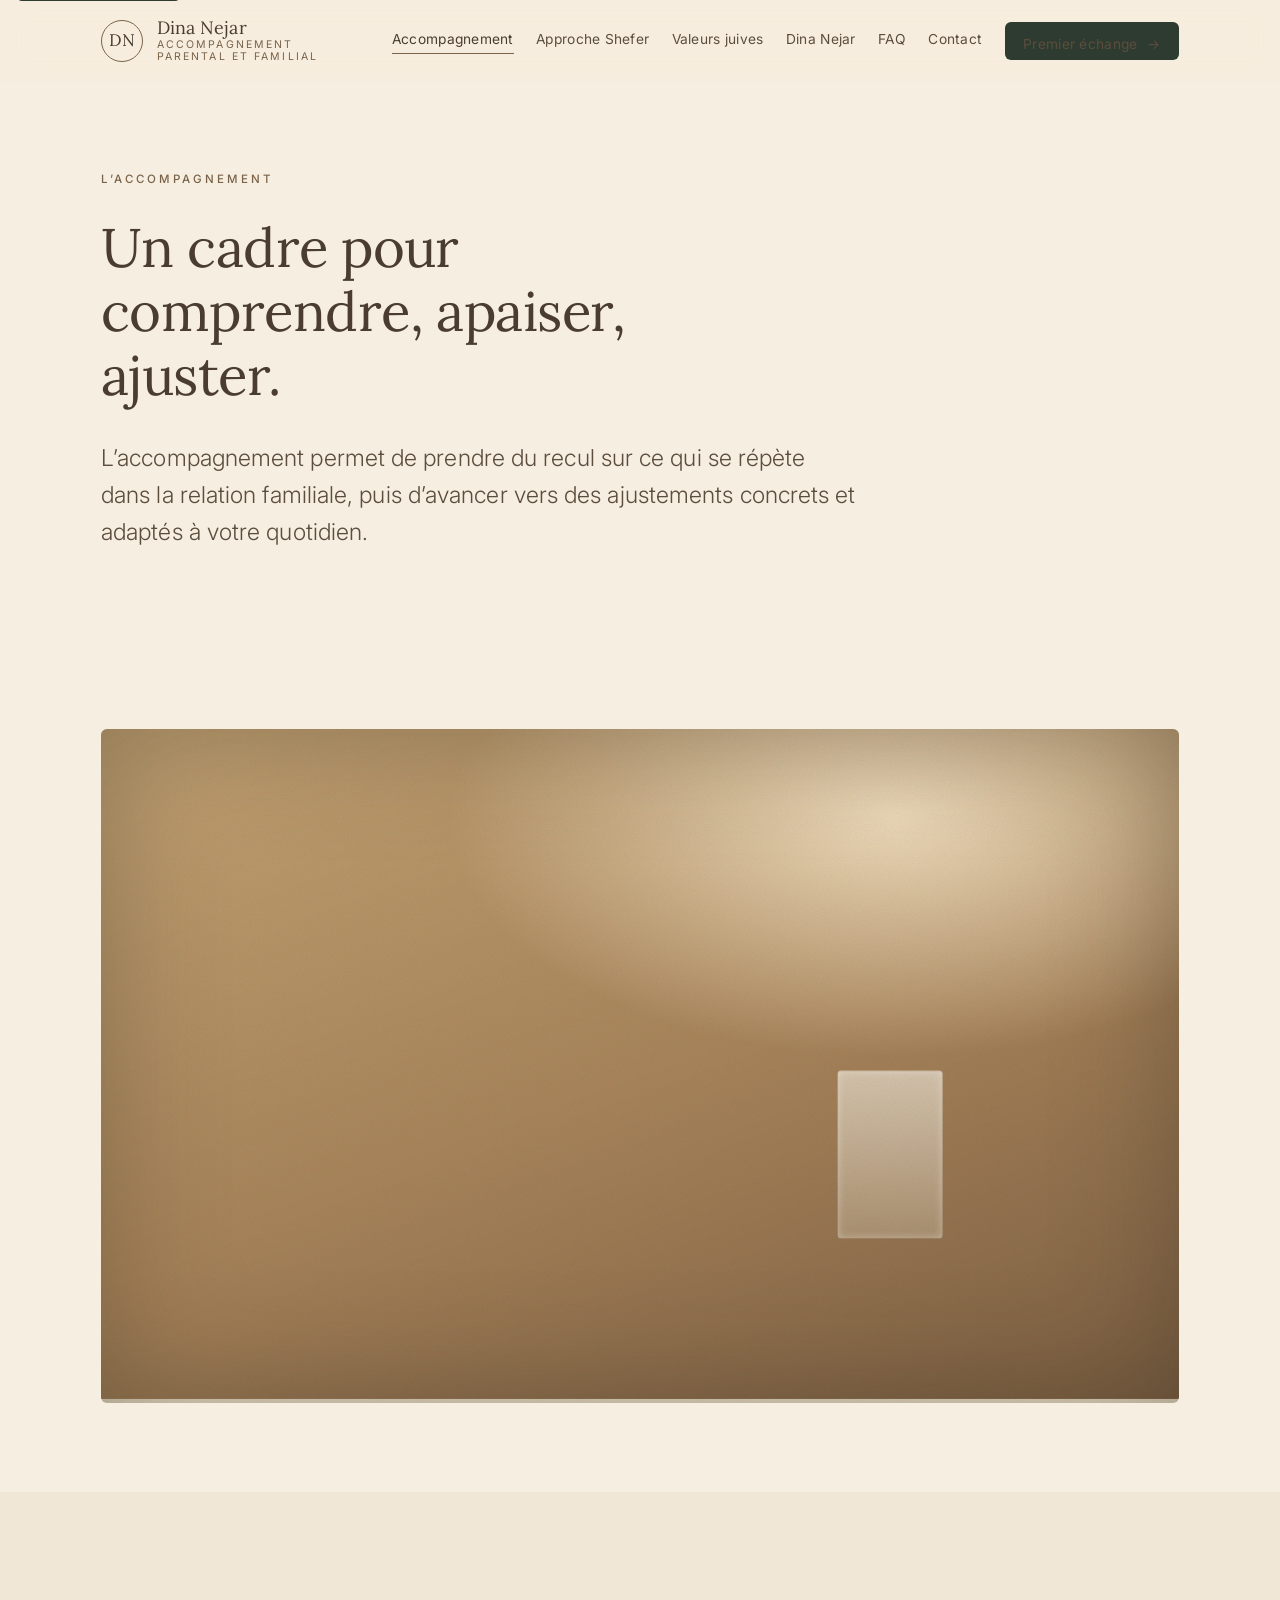
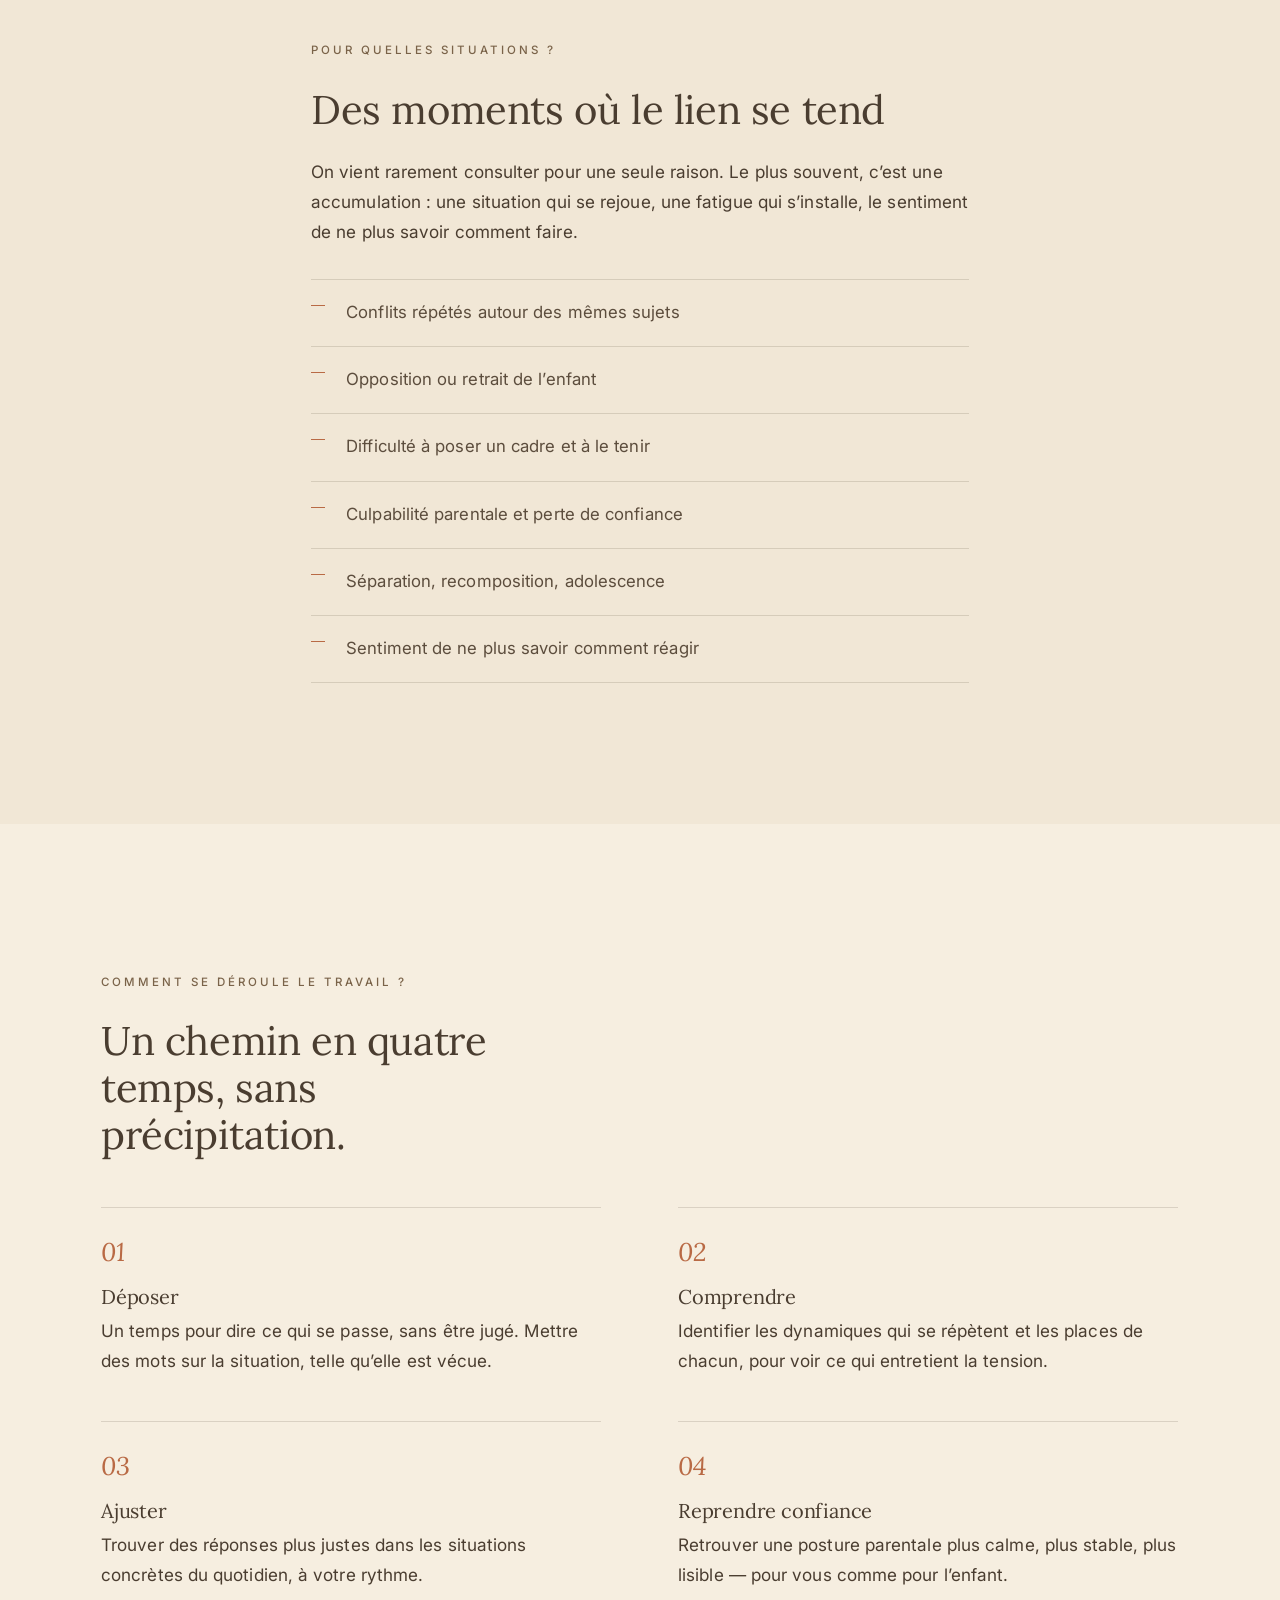
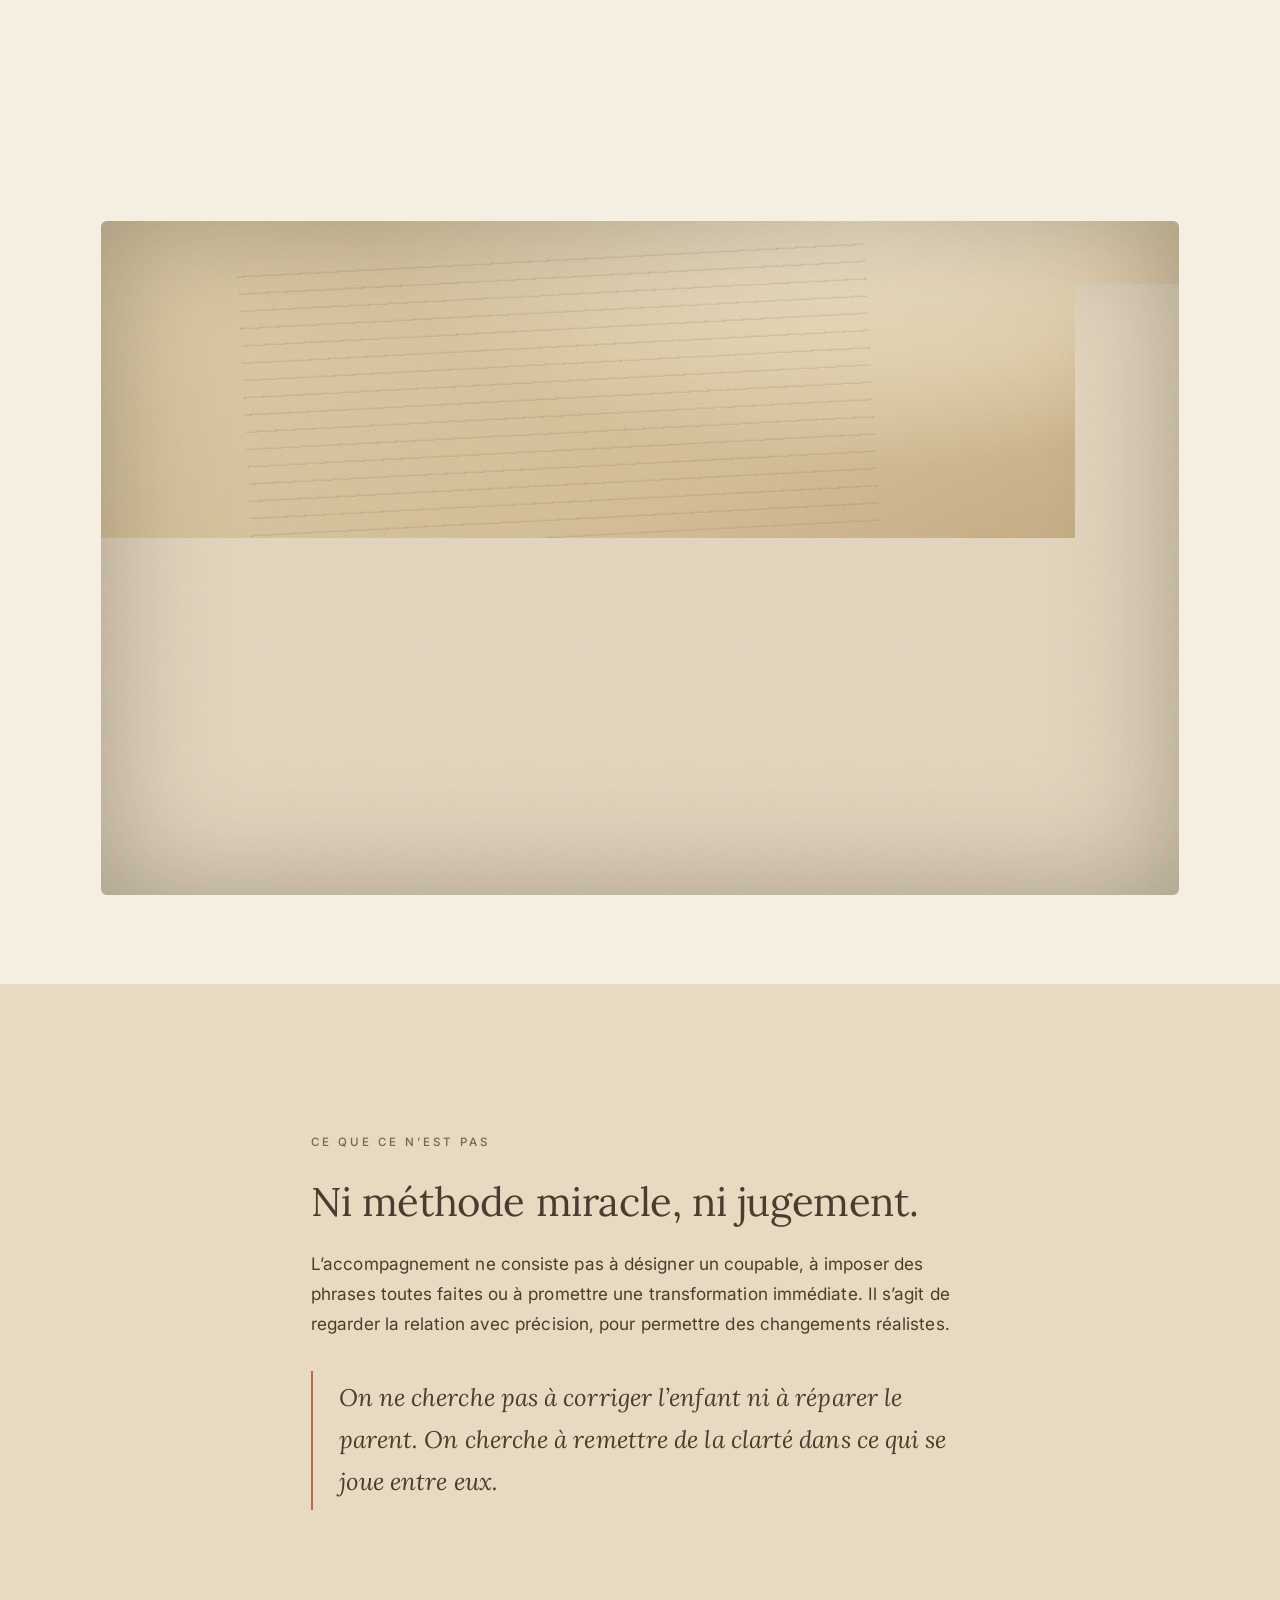
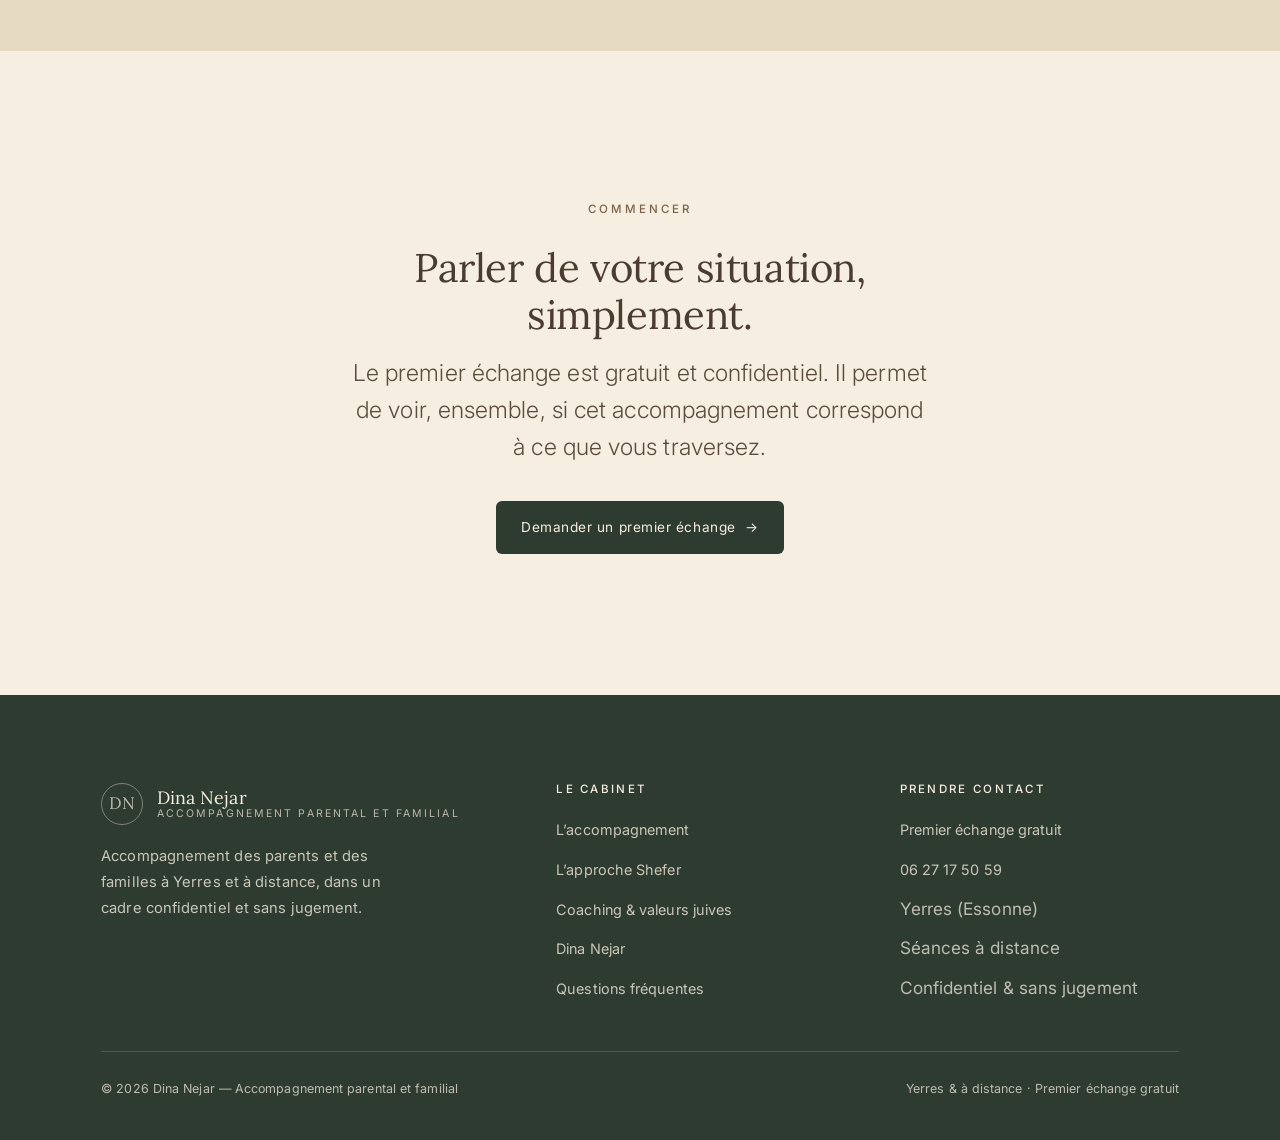
==== commit edb5d234: "Finalize website before deployment" ====
--- a/accompagnement.html
+++ b/accompagnement.html
@@ -3,10 +3,21 @@
 <head>
   <meta charset="utf-8" />
   <meta name="viewport" content="width=device-width, initial-scale=1" />
-  <title>L’accompagnement — Accompagnement familial à Yerres | Dina Nejar</title>
+  <title>L’accompagnement : déroulement et situations | Dina Nejar, Yerres</title>
   <meta name="description" content="Comment se déroule l’accompagnement parental et familial proposé par Dina Nejar à Yerres et à distance : déposer, comprendre, ajuster, reprendre confiance. Un cadre clair, sans jugement." />
+  <!-- TODO : confirmer le domaine définitif (canonical + og:url) -->
+  <link rel="canonical" href="https://coaching-5.vercel.app/accompagnement.html" />
+  <meta property="og:type" content="website" />
+  <meta property="og:locale" content="fr_FR" />
+  <meta property="og:site_name" content="Dina Nejar — Accompagnement parental et familial" />
+  <meta property="og:title" content="L’accompagnement : déroulement et situations | Dina Nejar" />
+  <meta property="og:description" content="Déposer, comprendre, ajuster, reprendre confiance : un accompagnement parental en quatre temps, à Yerres et à distance." />
+  <meta property="og:url" content="https://coaching-5.vercel.app/accompagnement.html" />
+  <link rel="icon" href="data:image/svg+xml,%3Csvg xmlns='http://www.w3.org/2000/svg' viewBox='0 0 64 64'%3E%3Ccircle cx='32' cy='32' r='30' fill='%232E3B30'/%3E%3Ctext x='32' y='41' text-anchor='middle' font-family='Georgia,serif' font-size='24' fill='%23F6EEE0'%3EDN%3C/text%3E%3C/svg%3E" />
+  <script>document.documentElement.classList.add('js');</script>
   <link rel="preconnect" href="https://fonts.googleapis.com" />
   <link rel="preconnect" href="https://fonts.gstatic.com" crossorigin />
+  <link rel="stylesheet" href="https://fonts.googleapis.com/css2?family=Lora:ital,wght@0,400;0,500;0,600;1,400;1,500&amp;family=Inter:wght@300;400;500;600&amp;display=swap" />
   <link rel="stylesheet" href="assets/css/styles.css" />
 </head>
 <body>
@@ -21,11 +32,12 @@
           <span class="brand__role">Accompagnement parental et familial</span>
         </span>
       </a>
-      <nav class="nav" aria-label="Navigation principale">
+      <nav class="nav" id="primary-nav" aria-label="Navigation principale">
         <a class="navlink" href="accompagnement.html" aria-current="page">Accompagnement</a>
         <a class="navlink" href="approche-shefer.html">Approche Shefer</a>
         <a class="navlink" href="valeurs-juives.html">Valeurs juives</a>
         <a class="navlink" href="dina-nejar.html">Dina Nejar</a>
+        <a class="navlink" href="faq.html">FAQ</a>
         <a class="navlink" href="contact.html">Contact</a>
         <a class="btn btn--solid header-cta" href="contact.html">Premier échange <span class="arrow">&rarr;</span></a>
       </nav>
@@ -50,10 +62,10 @@
     <section class="section--tight">
       <div class="wrap" data-reveal="image">
         <figure class="media media--wide" data-parallax="0.05">
+          <!-- Placeholder visuel — remplacer par la vraie photo : family-kitchen-detail -->
           <div class="media__scene scene-table"><div class="media__glass"></div></div>
           <div class="media__grain"></div>
           <div class="media__vignette"></div>
-          <figcaption class="media__caption">family-kitchen-detail</figcaption>
         </figure>
       </div>
     </section>
@@ -108,10 +120,10 @@
     <section class="section--tight">
       <div class="wrap" data-reveal="image">
         <figure class="media media--wide" data-parallax="0.05">
+          <!-- Placeholder visuel — remplacer par la vraie photo : notebook-light-detail -->
           <div class="media__scene scene-notebook"><div class="media__lines"></div></div>
           <div class="media__grain"></div>
           <div class="media__vignette"></div>
-          <figcaption class="media__caption">notebook-light-detail</figcaption>
         </figure>
       </div>
     </section>
@@ -165,6 +177,7 @@
           <h4>Prendre contact</h4>
           <ul>
             <li><a href="contact.html">Premier échange gratuit</a></li>
+            <li><a href="tel:+33627175059">06&nbsp;27&nbsp;17&nbsp;50&nbsp;59</a></li>
             <li><span class="muted">Yerres (Essonne)</span></li>
             <li><span class="muted">Séances à distance</span></li>
             <li><span class="muted">Confidentiel &amp; sans jugement</span></li>
--- a/assets/css/styles.css
+++ b/assets/css/styles.css
@@ -3,8 +3,9 @@
    Design system — premium, sobre, chaleureux, éditorial
    ========================================================================= */
 
-/* ---------- Fonts ---------- */
-@import url('https://fonts.googleapis.com/css2?family=Fraunces:ital,opsz,wght@0,9..144,300;0,9..144,400;0,9..144,500;0,9..144,600;1,9..144,300;1,9..144,400;1,9..144,500&family=Inter:wght@300;400;500;600&display=swap');
+/* ---------- Fonts ----------
+   Chargées via <link> dans le <head> de chaque page (plus de @import :
+   il bloquait le rendu et annulait les preconnect). */
 
 /* ---------- Tokens ---------- */
 :root{
@@ -13,7 +14,7 @@
   --ivory-2:      #F1E7D6;   /* fond alterné */
   --linen:        #E7DAC2;   /* beige lin */
   --linen-deep:   #DBCBAE;
-  --brown-soft:   #8A7257;   /* brun doux */
+  --brown-soft:   #7A6349;   /* brun doux — assombri pour contraste AA (4.9:1 sur ivoire) */
   --brown-ink:    #4A3D30;   /* texte foncé, jamais noir dur */
   --brown-ink-2:  #5C4D3D;
   --forest:       #2E3B30;   /* vert profond */
@@ -22,15 +23,16 @@
   --line:         rgba(74,61,48,.16);
   --line-soft:    rgba(74,61,48,.10);
 
-  /* Typo */
-  --serif: 'Fraunces', Georgia, 'Times New Roman', serif;
+  /* Typo — Lora remplace Fraunces : glyphes plus stables aux grandes tailles
+     (les formes "wonky" de Fraunces rendaient les f/y étranges), ton plus humain */
+  --serif: 'Lora', Georgia, 'Times New Roman', serif;
   --sans:  'Inter', system-ui, -apple-system, 'Segoe UI', sans-serif;
 
   /* Rythme */
   --maxw: 1180px;
   --gutter: clamp(1.25rem, 4vw, 4rem);
   --section-y: clamp(4.5rem, 11vw, 9.5rem);
-  --radius: 3px;
+  --radius: 6px;
 
   --ease: cubic-bezier(.22,.61,.36,1);
   --ease-slow: cubic-bezier(.16,.84,.44,1);
@@ -38,7 +40,7 @@
 
 /* ---------- Reset / base ---------- */
 *,*::before,*::after{ box-sizing:border-box; }
-html{ -webkit-text-size-adjust:100%; scroll-behavior:smooth; }
+html{ -webkit-text-size-adjust:100%; scroll-behavior:smooth; scroll-padding-top:6rem; }
 @media (prefers-reduced-motion: reduce){ html{ scroll-behavior:auto; } }
 
 body{
@@ -56,6 +58,7 @@
 }
 
 img{ max-width:100%; display:block; }
+figure{ margin:0; } /* les marges navigateur par défaut (1em 40px) décalaient tous les visuels */
 
 a{ color:inherit; text-decoration:none; }
 
@@ -86,12 +89,12 @@
   font-family:var(--serif);
   font-weight:400;
   color:var(--brown-ink);
-  line-height:1.12;
+  line-height:1.18;
   letter-spacing:-.01em;
   margin:0 0 .6em;
 }
-h1{ font-size:clamp(2.3rem,1.6rem + 3.2vw,4rem); font-weight:300; }
-h2{ font-size:clamp(1.8rem,1.3rem + 2vw,2.9rem); font-weight:300; }
+h1{ font-size:clamp(2.1rem,1.5rem + 2.6vw,3.4rem); }
+h2{ font-size:clamp(1.7rem,1.3rem + 1.6vw,2.5rem); }
 h3{ font-size:clamp(1.3rem,1.05rem + 1vw,1.7rem); }
 p{ margin:0 0 1.2em; }
 p:last-child{ margin-bottom:0; }
@@ -168,10 +171,11 @@
 .brand__name{ font-family:var(--serif); font-size:1.12rem; color:var(--brown-ink); }
 .brand__role{ font-size:.66rem; text-transform:uppercase; letter-spacing:.2em; color:var(--brown-soft); }
 
-.nav{ display:flex; align-items:center; gap:1.7rem; }
+.nav{ display:flex; align-items:center; gap:1.4rem; }
 .nav a{
   position:relative; font-size:.86rem; letter-spacing:.02em; color:var(--brown-ink-2);
   padding-bottom:3px; transition:color .3s var(--ease);
+  white-space:nowrap; /* jamais de libellé sur deux lignes */
 }
 .nav a.navlink::after{
   content:''; position:absolute; left:0; bottom:0; height:1px; width:100%;
@@ -191,6 +195,7 @@
 }
 .btn .arrow{ transition:transform .4s var(--ease); }
 .btn:hover .arrow{ transform:translateX(4px); }
+.btn:active{ transform:translateY(1px); }
 .btn--solid{ background:var(--forest); color:var(--ivory); }
 .btn--solid:hover{ background:var(--forest-2); }
 .btn--outline{ border-color:var(--brown-soft); color:var(--brown-ink); }
@@ -199,7 +204,7 @@
 .btn--light:hover{ background:#fff8ec; }
 .btn--on-dark{ border-color:rgba(246,238,224,.4); color:var(--ivory); }
 .btn--on-dark:hover{ background:rgba(246,238,224,.12); }
-.header-cta{ display:inline-flex; }
+.header-cta{ display:inline-flex; padding:.6rem 1.1rem; font-size:.8rem; } /* CTA header allégé */
 
 /* text link with slow underline */
 .tlink{
@@ -235,16 +240,6 @@
   position:absolute; inset:0; z-index:2; pointer-events:none; opacity:.5; mix-blend-mode:multiply;
   background-image:url("data:image/svg+xml,%3Csvg xmlns='http://www.w3.org/2000/svg' width='160' height='160'%3E%3Cfilter id='n'%3E%3CfeTurbulence type='fractalNoise' baseFrequency='.85' numOctaves='2' stitchTiles='stitch'/%3E%3C/filter%3E%3Crect width='100%25' height='100%25' filter='url(%23n)' opacity='.35'/%3E%3C/svg%3E");
 }
-.media__caption{
-  position:absolute; left:12px; bottom:11px; z-index:4;
-  font-size:.6rem; letter-spacing:.18em; text-transform:uppercase;
-  color:rgba(246,238,224,.82);
-  background:rgba(46,59,48,.34);
-  -webkit-backdrop-filter:blur(3px); backdrop-filter:blur(3px);
-  padding:.32rem .55rem; border-radius:2px;
-  font-weight:500;
-}
-.media__caption::before{ content:'\25C7  '; opacity:.8; }
 .media__vignette{
   position:absolute; inset:0; z-index:3; pointer-events:none;
   box-shadow:inset 0 0 120px rgba(46,40,30,.34);
@@ -255,8 +250,9 @@
 .media--tall{ aspect-ratio:3/4; }
 .media--square{ aspect-ratio:1/1; }
 .media--wide{ aspect-ratio:16/10; }
-.media--hero{ aspect-ratio:16/11; }
-@media(max-width:760px){ .media--hero{ aspect-ratio:4/5; } }
+/* le visuel hero remplit toute la hauteur de la colonne texte : plus grand, plus assumé */
+.media--hero{ height:100%; min-height:440px; }
+@media(max-width:880px){ .media--hero{ height:auto; min-height:0; aspect-ratio:16/10; } }
 
 /* ----- Scene compositions (gradient "photographs") ----- */
 
@@ -367,41 +363,43 @@
   border-radius:3px; box-shadow:inset 0 0 8px rgba(255,255,255,.4);
 }
 
-/* ---------- Reveal animations ---------- */
-[data-reveal]{
+/* ---------- Reveal animations ----------
+   Scopées sous html.js : sans JavaScript, le contenu reste visible. */
+.js [data-reveal]{
   opacity:0; transform:translateY(26px);
   transition:opacity 1.1s var(--ease-slow), transform 1.1s var(--ease-slow);
   transition-delay:var(--d, 0ms);
   will-change:opacity,transform;
 }
-[data-reveal].is-in{ opacity:1; transform:none; }
-[data-reveal="fade"]{ transform:none; }
-
-[data-reveal="image"]{ opacity:1; transform:none; position:relative; }
-[data-reveal="image"]::after{
+.js [data-reveal].is-in{ opacity:1; transform:none; }
+.js [data-reveal="fade"]{ transform:none; }
+
+.js [data-reveal="image"]{ opacity:1; transform:none; position:relative; }
+.js [data-reveal="image"]::after{
   content:''; position:absolute; inset:0; z-index:6; background:var(--ivory);
   transform:scaleX(1); transform-origin:right; pointer-events:none;
   transition:transform 1.2s var(--ease-slow);
 }
-[data-reveal="image"].is-in::after{ transform:scaleX(0); }
+.js [data-reveal="image"].is-in::after{ transform:scaleX(0); }
 
 /* drawn hairline */
-[data-line]{ transform:scaleX(0); transform-origin:left; transition:transform 1.3s var(--ease-slow); }
-[data-line].is-in{ transform:scaleX(1); }
+.js [data-line]{ transform:scaleX(0); transform-origin:left; transition:transform 1.3s var(--ease-slow); }
+.js [data-line].is-in{ transform:scaleX(1); }
 
 @media (prefers-reduced-motion: reduce){
-  [data-reveal]{ opacity:1!important; transform:none!important; }
-  [data-reveal="image"]::after{ display:none; }
-  [data-line]{ transform:none!important; }
+  .js [data-reveal]{ opacity:1!important; transform:none!important; }
+  .js [data-reveal="image"]::after{ display:none; }
+  .js [data-line]{ transform:none!important; }
 }
 
 /* ---------- Hero ---------- */
 .hero{
-  position:relative; padding-top:clamp(8rem,16vh,12rem); padding-bottom:var(--section-y);
-}
-.hero__grid{ display:grid; grid-template-columns:1.05fr .95fr; gap:clamp(2rem,5vw,4.5rem); align-items:center; }
-.hero__title{ max-width:18ch; }
-.hero__sub{ max-width:46ch; margin-top:1.6rem; }
+  position:relative; padding-top:clamp(7.5rem,15vh,11rem); padding-bottom:var(--section-y);
+}
+.hero__grid{ display:grid; grid-template-columns:1.02fr .98fr; gap:clamp(2rem,5vw,4.5rem); align-items:stretch; }
+.hero__content{ display:flex; flex-direction:column; justify-content:center; }
+.hero__title{ max-width:17ch; }
+.hero__sub{ max-width:46ch; margin-top:1.4rem; }
 .hero__actions{ display:flex; flex-wrap:wrap; gap:1rem; margin-top:2.2rem; align-items:center; }
 .hero__reassure{
   margin-top:2rem; font-size:.82rem; letter-spacing:.06em; color:var(--brown-soft);
@@ -410,7 +408,8 @@
 .hero__reassure .dot{ width:3px;height:3px;border-radius:50%;background:var(--terracotta);display:inline-block; }
 @media(max-width:880px){
   .hero__grid{ grid-template-columns:1fr; }
-  .hero__media{ order:-1; }
+  /* sur mobile, le message d'abord : le visuel (placeholder) passe sous le texte */
+  .hero__media{ order:1; margin-top:1rem; }
 }
 
 /* internal page hero */
@@ -420,8 +419,8 @@
 /* ---------- Editorial sequence (phrases that reveal) ---------- */
 .editorial{ max-width:62ch; }
 .editorial p{
-  font-family:var(--serif); font-weight:300;
-  font-size:clamp(1.25rem,1.05rem + 1vw,1.75rem);
+  font-family:var(--serif); font-weight:400;
+  font-size:clamp(1.2rem,1.05rem + .8vw,1.6rem);
   line-height:1.55; color:var(--brown-ink); margin-bottom:1.1em;
 }
 .editorial p:nth-child(even){ color:var(--brown-ink-2); }
@@ -433,8 +432,8 @@
 }
 .signature .wrap{ max-width:720px; }
 .signature p{
-  font-family:var(--serif); font-weight:300; font-style:italic;
-  font-size:clamp(1.5rem,1.2rem + 1.6vw,2.4rem);
+  font-family:var(--serif); font-weight:400; font-style:italic;
+  font-size:clamp(1.4rem,1.15rem + 1.3vw,2.1rem);
   line-height:1.4; color:var(--ivory); margin:0 0 .25em;
 }
 .signature p.mute{ color:rgba(246,238,224,.62); }
@@ -515,7 +514,7 @@
 .callout{
   border-left:2px solid var(--terracotta);
   padding:.4rem 0 .4rem 1.6rem; margin:0;
-  font-family:var(--serif); font-style:italic; font-weight:300;
+  font-family:var(--serif); font-style:italic; font-weight:400;
   font-size:clamp(1.15rem,1rem + .7vw,1.5rem); color:var(--brown-ink);
   max-width:56ch;
 }
@@ -561,11 +560,29 @@
 .choice{ display:flex; gap:1.5rem; flex-wrap:wrap; }
 .choice label{ display:inline-flex; align-items:center; gap:.5rem; text-transform:none; letter-spacing:0; font-size:.95rem; color:var(--brown-ink-2); cursor:pointer; }
 .form__hint{ font-size:.82rem; color:var(--brown-soft); margin-top:.2rem; }
+.field-legend{
+  font-size:.78rem; letter-spacing:.12em; text-transform:uppercase; color:var(--brown-soft);
+}
+.label-optional{ text-transform:none; letter-spacing:.02em; opacity:.85; }
 .form__success{
   display:none; padding:1.2rem 1.4rem; background:var(--forest); color:var(--ivory);
   border-radius:var(--radius); font-size:.95rem; line-height:1.6;
 }
 .form__success.is-visible{ display:block; }
+.form__error{
+  display:none; padding:1.2rem 1.4rem; background:rgba(185,106,69,.12);
+  border:1px solid var(--terracotta); color:var(--brown-ink);
+  border-radius:var(--radius); font-size:.95rem; line-height:1.6;
+}
+.form__error.is-visible{ display:block; }
+.form__notice{
+  padding:1.2rem 1.4rem; background:rgba(185,106,69,.12);
+  border:1px solid var(--terracotta); color:var(--brown-ink);
+  border-radius:var(--radius); font-size:.95rem; line-height:1.6;
+}
+.form__notice[hidden]{ display:none; }
+.form__notice a,.contact-aside dd a{ border-bottom:1px solid currentColor; white-space:nowrap; }
+.btn[disabled]{ opacity:.6; cursor:wait; }
 .contact-aside{ border-left:1px solid var(--line); padding-left:clamp(1.5rem,3vw,2.5rem); }
 @media(max-width:860px){ .contact-aside{ border-left:0; padding-left:0; border-top:1px solid var(--line); padding-top:2rem; } }
 .contact-aside dl{ margin:0; }
@@ -595,11 +612,13 @@
 .footer-col a{ color:rgba(246,238,224,.78); font-size:.9rem; transition:color .3s var(--ease); }
 .footer-col a:hover{ color:var(--ivory); }
 .footer-intro{ max-width:34ch; font-size:.92rem; margin-top:1.2rem; }
-.footer-bottom{ margin-top:3rem; padding-top:1.6rem; border-top:1px solid rgba(246,238,224,.16); display:flex; justify-content:space-between; gap:1rem; flex-wrap:wrap; font-size:.78rem; color:rgba(246,238,224,.55); }
+.site-footer .muted{ color:rgba(246,238,224,.72); } /* .muted (brun) était illisible sur fond forest */
+.footer-bottom{ margin-top:3rem; padding-top:1.6rem; border-top:1px solid rgba(246,238,224,.16); display:flex; justify-content:space-between; gap:1rem; flex-wrap:wrap; font-size:.78rem; color:rgba(246,238,224,.72); }
 @media(max-width:760px){ .footer-grid{ grid-template-columns:1fr; gap:2.5rem; } }
 
-/* ---------- Mobile nav ---------- */
-@media(max-width:900px){
+/* ---------- Mobile nav ----------
+   Bascule à 1024px : en dessous, la nav complète ne tient pas sur une ligne */
+@media(max-width:1024px){
   .nav-toggle{ display:block; }
   .nav{
     position:fixed; inset:0 0 0 auto; width:min(86vw,340px);
